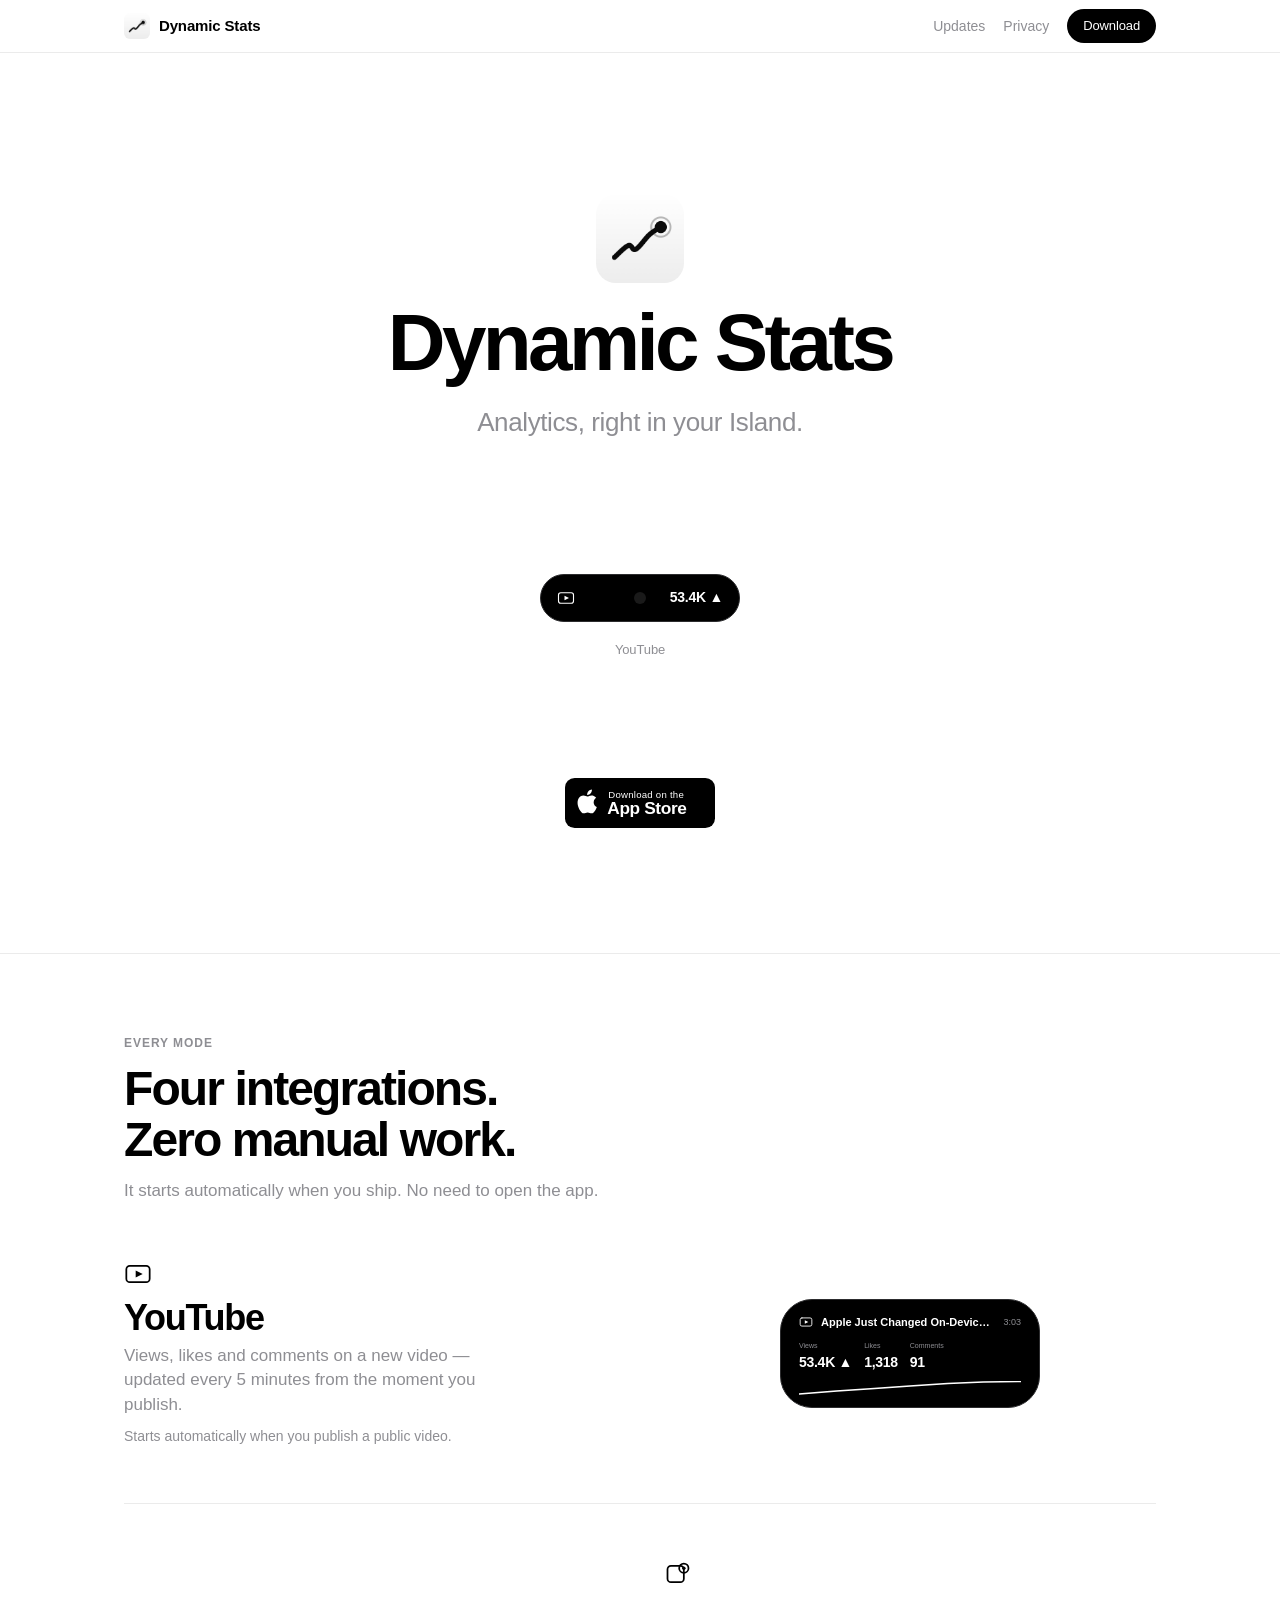
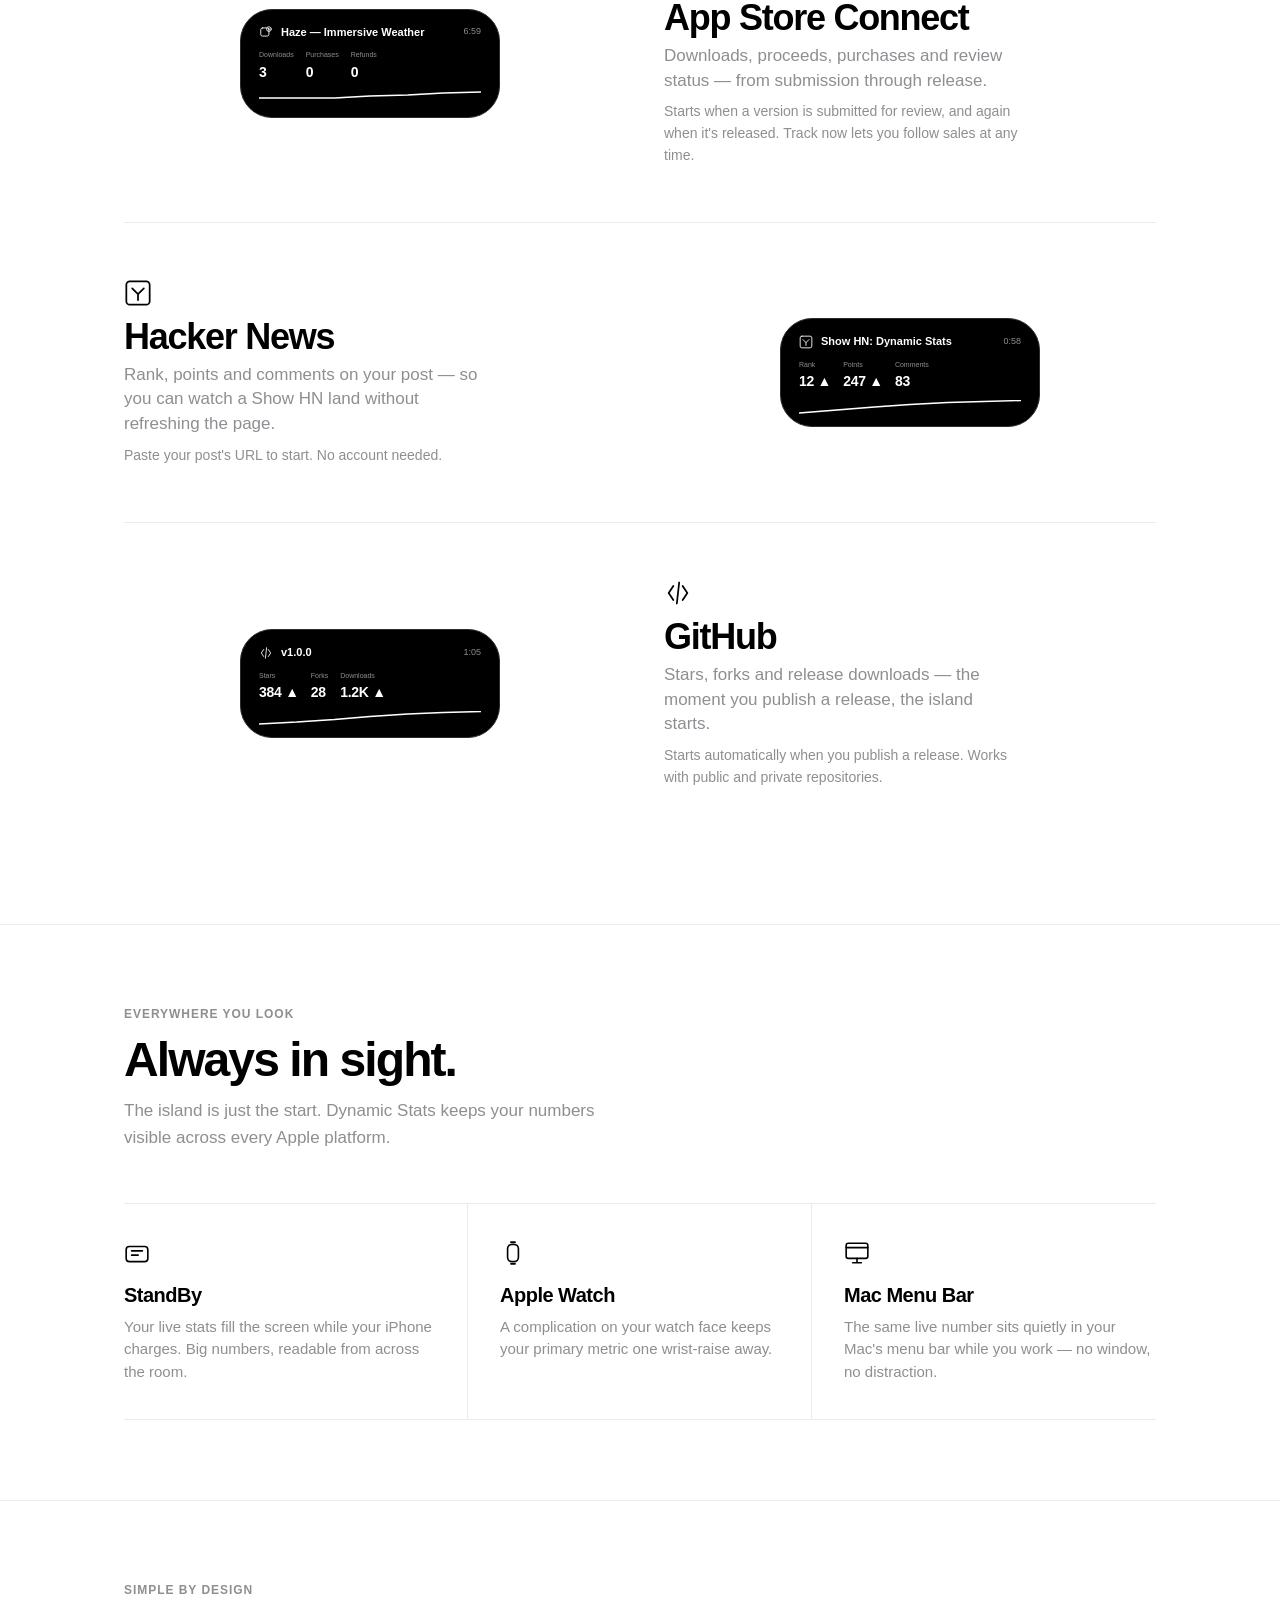
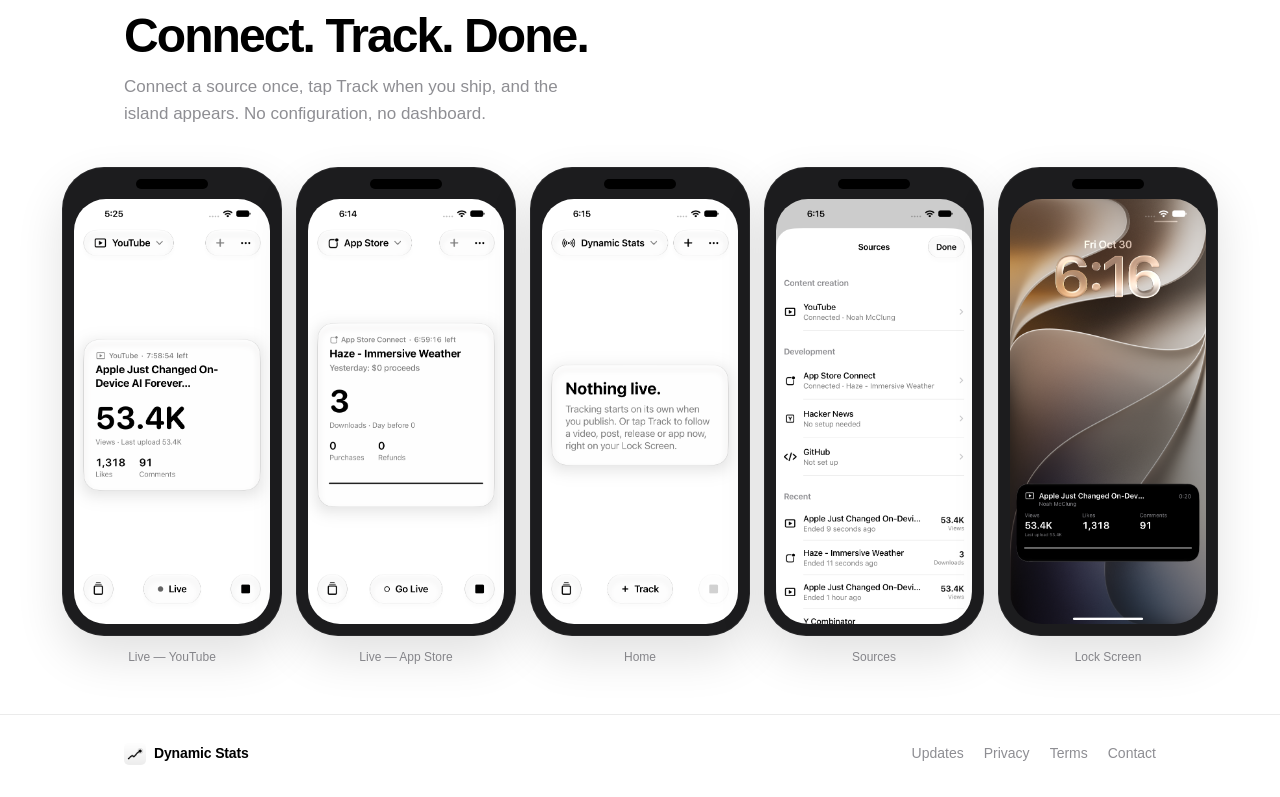
==== index.html @ cf6f5463 "Initial release: Dynamic Stats landing page Home page with animated Dynamic Island, four integration" ====
<!DOCTYPE html>
<html lang="en">
<head>
  <meta charset="UTF-8">
  <meta name="viewport" content="width=device-width, initial-scale=1">
  <title>Dynamic Stats — Analytics, right in your Island</title>
  <meta name="description" content="Dynamic Stats shows live analytics from YouTube, App Store Connect, Hacker News and GitHub directly in your iPhone's Dynamic Island.">

  <!-- Open Graph -->
  <meta property="og:type"        content="website">
  <meta property="og:title"       content="Dynamic Stats — Analytics, right in your Island">
  <meta property="og:description" content="Live views, likes, downloads and stars in your Dynamic Island. Four integrations. Zero distraction.">
  <meta property="og:image"       content="assets/app-icon.png">
  <meta name="twitter:card"       content="summary">

  <!-- Icons -->
  <link rel="icon"             type="image/png" href="assets/app-icon.png">
  <link rel="apple-touch-icon"                  href="assets/app-icon.png">

  <link rel="stylesheet" href="style.css">
  <script src="config.js"></script>
</head>
<body>

<!-- ═══════════════════════ NAV ═══════════════════════ -->
<nav class="nav" aria-label="Site navigation">
  <div class="nav-inner">
    <a href="index.html" class="nav-brand">
      <img src="assets/app-icon.png" alt="">
      Dynamic Stats
    </a>
    <div class="nav-links">
      <span class="nav-page-links" style="display:contents;">
        <a href="updates.html">Updates</a>
        <a href="privacy.html">Privacy</a>
      </span>
      <a href="#" class="nav-download" id="nav-app-store-link" aria-label="Download on the App Store">Download</a>
    </div>
  </div>
</nav>

<!-- ═══════════════════════ HERO ═══════════════════════ -->
<section class="hero" aria-label="Hero">

  <div class="hero__identity">
    <img src="assets/app-icon.png" alt="Dynamic Stats app icon" class="hero__icon">
    <h1 class="hero__title">Dynamic Stats</h1>
    <p class="hero__tagline">Analytics, right in your Island.</p>
  </div>

  <!-- Animated Dynamic Island -->
  <div class="island-stage" aria-hidden="true">
    <div class="island" id="island" role="presentation">

      <!-- Compact state -->
      <div class="island__compact">
        <span class="island__compact-icon" id="island-compact-icon"></span>
        <span class="island__compact-value" id="island-compact-value"></span>
      </div>

      <!-- Expanded state -->
      <div class="island__expanded">
        <div class="island__top">
          <span class="island__top-icon" id="island-exp-icon"></span>
          <div class="island__center">
            <div class="island__center-title" id="island-title"></div>
            <div class="island__center-sub"   id="island-sub"></div>
          </div>
          <span class="island__timer" id="island-timer"></span>
        </div>
        <div class="island__metrics" id="island-metrics"></div>
        <div class="island__sparkline" id="island-sparkline"></div>
      </div>

    </div>
    <p class="island-label" id="island-label" aria-live="polite"></p>
  </div>

  <div class="badge-wrap">
    <a id="app-store-link" href="#" aria-label="Download Dynamic Stats on the App Store">
      <img src="assets/app-store-badge.svg" alt="Download on the App Store" width="156" height="52">
    </a>
  </div>

</section>

<!-- ═══════════════════════ MODES ═══════════════════════ -->
<section class="section" aria-labelledby="modes-heading">
  <div class="wrap">
    <p class="section-eyebrow reveal">Every mode</p>
    <h2 class="section-heading reveal" id="modes-heading">Four integrations.<br>Zero manual work.</h2>
    <p class="section-sub reveal">It starts automatically when you ship. No need to open the app.</p>

    <div class="modes-list">

      <!-- YouTube -->
      <div class="mode-row reveal">
        <div class="mode-info">
          <div class="mode-icon-wrap">
            <svg viewBox="0 0 24 24" fill="none" stroke="currentColor" stroke-width="1.5" stroke-linecap="round" stroke-linejoin="round" aria-hidden="true"><rect x="2" y="5" width="20" height="14" rx="3"/><polygon points="10,9 16,12 10,15" fill="currentColor" stroke="none"/></svg>
          </div>
          <h3 class="mode-name">YouTube</h3>
          <p class="mode-tagline">Views, likes and comments on a new video — updated every 5 minutes from the moment you publish.</p>
          <p class="mode-how">Starts automatically when you publish a public video.</p>
        </div>
        <div class="mode-visual">
          <div class="island-static" aria-hidden="true">
            <div class="island-static__top">
              <span class="island-static__icon"><svg viewBox="0 0 24 24" fill="none" stroke="currentColor" stroke-width="1.5" stroke-linecap="round" stroke-linejoin="round"><rect x="2" y="5" width="20" height="14" rx="3"/><polygon points="10,9 16,12 10,15" fill="currentColor" stroke="none"/></svg></span>
              <span class="island-static__title">Apple Just Changed On-Device AI…</span>
              <span class="island-static__timer">3:03</span>
            </div>
            <div class="island-static__metrics">
              <div class="island-static__metric"><span class="island-static__label">Views</span><span class="island-static__value">53.4K ▲</span></div>
              <div class="island-static__metric"><span class="island-static__label">Likes</span><span class="island-static__value">1,318</span></div>
              <div class="island-static__metric"><span class="island-static__label">Comments</span><span class="island-static__value">91</span></div>
            </div>
            <div class="island-static__sparkline"><svg viewBox="0 0 100 14" preserveAspectRatio="none"><polyline points="0,13 17,10 34,7.5 50,5 67,2.5 83,1 100,0.5"/></svg></div>
          </div>
        </div>
      </div>

      <!-- App Store Connect -->
      <div class="mode-row mode-row--flip reveal">
        <div class="mode-info">
          <div class="mode-icon-wrap">
            <svg viewBox="0 0 24 24" fill="none" stroke="currentColor" stroke-width="1.5" stroke-linecap="round" stroke-linejoin="round" aria-hidden="true"><rect x="3" y="5" width="14" height="14" rx="3"/><circle cx="17" cy="7" r="4" fill="none"/><circle cx="17" cy="7" r="1.5" fill="currentColor" stroke="none"/></svg>
          </div>
          <h3 class="mode-name">App Store Connect</h3>
          <p class="mode-tagline">Downloads, proceeds, purchases and review status — from submission through release.</p>
          <p class="mode-how">Starts when a version is submitted for review, and again when it's released. Track now lets you follow sales at any time.</p>
        </div>
        <div class="mode-visual">
          <div class="island-static" aria-hidden="true">
            <div class="island-static__top">
              <span class="island-static__icon"><svg viewBox="0 0 24 24" fill="none" stroke="currentColor" stroke-width="1.5" stroke-linecap="round" stroke-linejoin="round"><rect x="3" y="5" width="14" height="14" rx="3"/><circle cx="17" cy="7" r="4" fill="none"/><circle cx="17" cy="7" r="1.5" fill="currentColor" stroke="none"/></svg></span>
              <span class="island-static__title">Haze — Immersive Weather</span>
              <span class="island-static__timer">6:59</span>
            </div>
            <div class="island-static__metrics">
              <div class="island-static__metric"><span class="island-static__label">Downloads</span><span class="island-static__value">3</span></div>
              <div class="island-static__metric"><span class="island-static__label">Purchases</span><span class="island-static__value">0</span></div>
              <div class="island-static__metric"><span class="island-static__label">Refunds</span><span class="island-static__value">0</span></div>
            </div>
            <div class="island-static__sparkline"><svg viewBox="0 0 100 14" preserveAspectRatio="none"><polyline points="0,7 17,7 34,7 50,5 67,4 83,2 100,1"/></svg></div>
          </div>
        </div>
      </div>

      <!-- Hacker News -->
      <div class="mode-row reveal">
        <div class="mode-info">
          <div class="mode-icon-wrap">
            <svg viewBox="0 0 24 24" fill="none" stroke="currentColor" stroke-width="1.5" stroke-linecap="round" stroke-linejoin="round" aria-hidden="true"><rect x="2" y="2" width="20" height="20" rx="3"/><path d="M7 8l5 5 5-5M12 13v5" stroke-linecap="round" stroke-linejoin="round"/></svg>
          </div>
          <h3 class="mode-name">Hacker News</h3>
          <p class="mode-tagline">Rank, points and comments on your post — so you can watch a Show HN land without refreshing the page.</p>
          <p class="mode-how">Paste your post's URL to start. No account needed.</p>
        </div>
        <div class="mode-visual">
          <div class="island-static" aria-hidden="true">
            <div class="island-static__top">
              <span class="island-static__icon"><svg viewBox="0 0 24 24" fill="none" stroke="currentColor" stroke-width="1.5" stroke-linecap="round" stroke-linejoin="round"><rect x="2" y="2" width="20" height="20" rx="3"/><path d="M7 8l5 5 5-5M12 13v5" stroke-linecap="round" stroke-linejoin="round"/></svg></span>
              <span class="island-static__title">Show HN: Dynamic Stats</span>
              <span class="island-static__timer">0:58</span>
            </div>
            <div class="island-static__metrics">
              <div class="island-static__metric"><span class="island-static__label">Rank</span><span class="island-static__value">12 ▲</span></div>
              <div class="island-static__metric"><span class="island-static__label">Points</span><span class="island-static__value">247 ▲</span></div>
              <div class="island-static__metric"><span class="island-static__label">Comments</span><span class="island-static__value">83</span></div>
            </div>
            <div class="island-static__sparkline"><svg viewBox="0 0 100 14" preserveAspectRatio="none"><polyline points="0,13 17,10 34,7 50,4.5 67,2.5 83,1.5 100,0.5"/></svg></div>
          </div>
        </div>
      </div>

      <!-- GitHub -->
      <div class="mode-row mode-row--flip reveal">
        <div class="mode-info">
          <div class="mode-icon-wrap">
            <svg viewBox="0 0 24 24" fill="none" stroke="currentColor" stroke-width="1.5" stroke-linecap="round" stroke-linejoin="round" aria-hidden="true"><path d="M8 6L4 12l4 6"/><path d="M16 6l4 6-4 6"/><path d="M13 3l-2 18"/></svg>
          </div>
          <h3 class="mode-name">GitHub</h3>
          <p class="mode-tagline">Stars, forks and release downloads — the moment you publish a release, the island starts.</p>
          <p class="mode-how">Starts automatically when you publish a release. Works with public and private repositories.</p>
        </div>
        <div class="mode-visual">
          <div class="island-static" aria-hidden="true">
            <div class="island-static__top">
              <span class="island-static__icon"><svg viewBox="0 0 24 24" fill="none" stroke="currentColor" stroke-width="1.5" stroke-linecap="round" stroke-linejoin="round"><path d="M8 6L4 12l4 6"/><path d="M16 6l4 6-4 6"/><path d="M13 3l-2 18"/></svg></span>
              <span class="island-static__title">v1.0.0</span>
              <span class="island-static__timer">1:05</span>
            </div>
            <div class="island-static__metrics">
              <div class="island-static__metric"><span class="island-static__label">Stars</span><span class="island-static__value">384 ▲</span></div>
              <div class="island-static__metric"><span class="island-static__label">Forks</span><span class="island-static__value">28</span></div>
              <div class="island-static__metric"><span class="island-static__label">Downloads</span><span class="island-static__value">1.2K ▲</span></div>
            </div>
            <div class="island-static__sparkline"><svg viewBox="0 0 100 14" preserveAspectRatio="none"><polyline points="0,13 17,11 34,8.5 50,5.5 67,3 83,1.5 100,0.5"/></svg></div>
          </div>
        </div>
      </div>

    </div>
  </div>
</section>

<!-- ═══════════════════════ FEATURES ═══════════════════════ -->
<section class="section" aria-labelledby="features-heading">
  <div class="wrap">
    <p class="section-eyebrow reveal">Everywhere you look</p>
    <h2 class="section-heading reveal" id="features-heading">Always in sight.</h2>
    <p class="section-sub reveal">The island is just the start. Dynamic Stats keeps your numbers visible across every Apple platform.</p>

    <div class="features-grid stagger">

      <div class="feature">
        <div class="feature__icon" aria-hidden="true">
          <svg viewBox="0 0 24 24" fill="none" stroke="currentColor" stroke-width="1.5" stroke-linecap="round" stroke-linejoin="round"><rect x="2" y="6" width="20" height="14" rx="3"/><path d="M7 10h10M7 14h6"/></svg>
        </div>
        <h3 class="feature__name">StandBy</h3>
        <p class="feature__desc">Your live stats fill the screen while your iPhone charges. Big numbers, readable from across the room.</p>
      </div>

      <div class="feature">
        <div class="feature__icon" aria-hidden="true">
          <svg viewBox="0 0 24 24" fill="none" stroke="currentColor" stroke-width="1.5" stroke-linecap="round" stroke-linejoin="round"><rect x="7" y="4" width="10" height="16" rx="4"/><path d="M10 2h4M10 22h4"/></svg>
        </div>
        <h3 class="feature__name">Apple Watch</h3>
        <p class="feature__desc">A complication on your watch face keeps your primary metric one wrist-raise away.</p>
      </div>

      <div class="feature">
        <div class="feature__icon" aria-hidden="true">
          <svg viewBox="0 0 24 24" fill="none" stroke="currentColor" stroke-width="1.5" stroke-linecap="round" stroke-linejoin="round"><rect x="2" y="3" width="20" height="14" rx="2"/><path d="M2 7h20"/><path d="M8 21h8M12 17v4"/></svg>
        </div>
        <h3 class="feature__name">Mac Menu Bar</h3>
        <p class="feature__desc">The same live number sits quietly in your Mac's menu bar while you work — no window, no distraction.</p>
      </div>

    </div>
  </div>
</section>

<!-- ═══════════════════════ SCREENSHOTS ═══════════════════════ -->
<section class="section" aria-labelledby="screenshots-heading" style="padding-bottom: 0;">
  <div class="wrap">
    <p class="section-eyebrow reveal">Simple by design</p>
    <h2 class="section-heading reveal" id="screenshots-heading">Connect. Track. Done.</h2>
    <p class="section-sub reveal">Connect a source once, tap Track when you ship, and the island appears. No configuration, no dashboard.</p>
  </div>

  <div class="screenshots-scroll" aria-label="App screenshots">
    <div class="screenshots-inner" role="list">

      <div class="iphone-wrap" role="listitem">
        <div class="iphone">
          <div class="iphone__notch"></div>
          <div class="iphone__screen">
            <img src="assets/screenshots/youtube.png" alt="YouTube tracking: 53.4K views, 1,318 likes, 91 comments">
          </div>
        </div>
        <p class="iphone-caption">Live — YouTube</p>
      </div>

      <div class="iphone-wrap" role="listitem">
        <div class="iphone">
          <div class="iphone__notch"></div>
          <div class="iphone__screen">
            <img src="assets/screenshots/tracking.png" alt="App Store Connect tracking: 3 downloads, 0 purchases, 0 refunds">
          </div>
        </div>
        <p class="iphone-caption">Live — App Store</p>
      </div>

      <div class="iphone-wrap" role="listitem">
        <div class="iphone">
          <div class="iphone__notch"></div>
          <div class="iphone__screen">
            <img src="assets/screenshots/home.png" alt="App home screen">
          </div>
        </div>
        <p class="iphone-caption">Home</p>
      </div>

      <div class="iphone-wrap" role="listitem">
        <div class="iphone">
          <div class="iphone__notch"></div>
          <div class="iphone__screen">
            <img src="assets/screenshots/sources.png" alt="Sources screen showing connected integrations">
          </div>
        </div>
        <p class="iphone-caption">Sources</p>
      </div>

      <div class="iphone-wrap" role="listitem">
        <div class="iphone">
          <div class="iphone__notch"></div>
          <div class="iphone__screen">
            <img src="assets/screenshots/lock-screen.png" alt="Lock Screen with Live Activity showing 53.4K views">
          </div>
        </div>
        <p class="iphone-caption">Lock Screen</p>
      </div>

    </div>
  </div>
</section>

<!-- ═══════════════════════ FOOTER ═══════════════════════ -->
<footer>
  <div class="wrap footer-inner">
    <span class="footer-brand">
      <img src="assets/app-icon.png" alt="">
      Dynamic Stats
    </span>
    <nav class="footer-links" aria-label="Footer navigation">
      <a href="updates.html">Updates</a>
      <a href="privacy.html">Privacy</a>
      <a href="terms.html">Terms</a>
      <a href="mailto:noah_mcclung@icloud.com">Contact</a>
    </nav>
  </div>
</footer>

<script>
  // ── App Store links ─────────────────────────────────────────
  document.getElementById('app-store-link').href     = APP_STORE_URL;
  document.getElementById('nav-app-store-link').href = APP_STORE_URL;

  // ── Scroll reveal ────────────────────────────────────────────
  const io = new IntersectionObserver((entries) => {
    entries.forEach(e => {
      if (e.isIntersecting) { e.target.classList.add('in-view'); io.unobserve(e.target); }
    });
  }, { threshold: 0.12 });

  document.querySelectorAll('.reveal, .stagger').forEach(el => io.observe(el));

  // ── Dynamic Island animation ─────────────────────────────────
  const ICONS = {
    youtube:    `<svg viewBox="0 0 24 24" fill="none" stroke="currentColor" stroke-width="1.5" stroke-linecap="round" stroke-linejoin="round"><rect x="2" y="5" width="20" height="14" rx="3"/><polygon points="10,9 16,12 10,15" fill="currentColor" stroke="none"/></svg>`,
    appstore:   `<svg viewBox="0 0 24 24" fill="none" stroke="currentColor" stroke-width="1.5" stroke-linecap="round" stroke-linejoin="round"><rect x="3" y="5" width="14" height="14" rx="3"/><circle cx="17" cy="7" r="4" fill="none"/><circle cx="17" cy="7" r="1.5" fill="currentColor" stroke="none"/></svg>`,
    hackernews: `<svg viewBox="0 0 24 24" fill="none" stroke="currentColor" stroke-width="1.5" stroke-linecap="round" stroke-linejoin="round"><rect x="2" y="2" width="20" height="20" rx="3"/><path d="M7 8l5 5 5-5M12 13v5" stroke-linecap="round" stroke-linejoin="round"/></svg>`,
    github:     `<svg viewBox="0 0 24 24" fill="none" stroke="currentColor" stroke-width="1.5" stroke-linecap="round" stroke-linejoin="round"><path d="M8 6L4 12l4 6"/><path d="M16 6l4 6-4 6"/><path d="M13 3l-2 18"/></svg>`,
  };

  const MODES = [
    {
      id: 'youtube', label: 'YouTube',
      title: 'Apple Just Changed On-Device AI…', sub: 'noah', timer: '3:03',
      compactVal: '53.4K ▲',
      metrics: [
        { label: 'Views',    val: 53400, trend: ' ▲' },
        { label: 'Likes',    val: 1318,  trend: ''   },
        { label: 'Comments', val: 91,    trend: ''   },
      ],
      sparkline: [0, 4000, 12000, 24000, 36000, 47000, 53400],
    },
    {
      id: 'appstore', label: 'App Store Connect',
      title: 'Haze — Immersive Weather', sub: 'Sales & downloads', timer: '6:59',
      compactVal: '3',
      metrics: [
        { label: 'Downloads', val: 3, trend: '' },
        { label: 'Purchases', val: 0, trend: '' },
        { label: 'Refunds',   val: 0, trend: '' },
      ],
      sparkline: [0, 0, 0, 1, 2, 3, 3],
    },
    {
      id: 'hackernews', label: 'Hacker News',
      title: 'Show HN: Dynamic Stats', sub: 'news.ycombinator.com', timer: '0:58',
      compactVal: '247 ▲',
      metrics: [
        { label: 'Rank',     val: 12,  trend: ' ▲' },
        { label: 'Points',   val: 247, trend: ' ▲' },
        { label: 'Comments', val: 83,  trend: ''   },
      ],
      sparkline: [0, 40, 90, 150, 200, 230, 247],
    },
    {
      id: 'github', label: 'GitHub',
      title: 'v1.0.0', sub: 'noahmcclung/dynamic-stats', timer: '1:05',
      compactVal: '384 ▲',
      metrics: [
        { label: 'Stars',     val: 384,  trend: ' ▲' },
        { label: 'Forks',     val: 28,   trend: ''   },
        { label: 'Downloads', val: 1200, trend: ' ▲' },
      ],
      sparkline: [0, 50, 120, 220, 300, 355, 384],
    },
  ];

  function fmt(n) {
    if (n >= 10000) return (n / 1000).toFixed(1).replace(/\.0$/, '') + 'K';
    if (n >= 1000)  return (n / 1000).toFixed(1) + 'K';
    return n.toString();
  }

  function sparklineSvg(values) {
    if (!values || values.length < 2) return '';
    const lo = Math.min(...values), hi = Math.max(...values);
    const span = hi - lo || 1;
    const W = 100, H = 12, pad = 1;
    const pts = values.map((v, i) => {
      const x = (i / (values.length - 1)) * W;
      const y = pad + (H - 2 * pad) * (1 - (v - lo) / span);
      return `${x.toFixed(1)},${y.toFixed(1)}`;
    }).join(' ');
    return `<svg viewBox="0 0 ${W} ${H}" preserveAspectRatio="none"><polyline points="${pts}"/></svg>`;
  }

  function countUp(el, target, trend, duration) {
    const start = performance.now();
    function step(now) {
      const t = Math.min((now - start) / duration, 1);
      const ease = 1 - Math.pow(1 - t, 3);
      el.textContent = fmt(Math.round(target * ease)) + trend;
      if (t < 1) requestAnimationFrame(step);
    }
    requestAnimationFrame(step);
  }

  const island     = document.getElementById('island');
  const cIcon      = document.getElementById('island-compact-icon');
  const cVal       = document.getElementById('island-compact-value');
  const eIcon      = document.getElementById('island-exp-icon');
  const eTitle     = document.getElementById('island-title');
  const eSub       = document.getElementById('island-sub');
  const eTimer     = document.getElementById('island-timer');
  const eMetrics   = document.getElementById('island-metrics');
  const eSparkline = document.getElementById('island-sparkline');
  const labelEl    = document.getElementById('island-label');

  let modeIdx = 0;
  const reducedMotion = window.matchMedia('(prefers-reduced-motion: reduce)').matches;

  function setCompact(mode) {
    cIcon.innerHTML  = ICONS[mode.id];
    cVal.textContent = mode.compactVal;
  }

  function setExpanded(mode) {
    eIcon.innerHTML    = ICONS[mode.id];
    eTitle.textContent = mode.title;
    eSub.textContent   = mode.sub;
    eTimer.textContent = mode.timer;
    eMetrics.innerHTML = mode.metrics.map(m =>
      `<div class="island__metric">
         <div class="island__metric-label">${m.label}</div>
         <div class="island__metric-value" data-target="${m.val}" data-trend="${m.trend}">${fmt(m.val)}${m.trend}</div>
       </div>`
    ).join('');
    eSparkline.innerHTML = sparklineSvg(mode.sparkline);
  }

  function runCycle() {
    if (reducedMotion) {
      const mode = MODES[0];
      setExpanded(mode);
      labelEl.textContent = mode.label;
      island.classList.add('is-expanded');
      return;
    }

    const mode = MODES[modeIdx];
    island.classList.remove('is-expanded');
    setCompact(mode);
    labelEl.textContent = mode.label;

    setTimeout(() => {
      island.classList.add('is-expanded');
      setExpanded(mode);

      setTimeout(() => {
        island.querySelectorAll('.island__metric-value').forEach(el => {
          countUp(el, parseInt(el.dataset.target, 10), el.dataset.trend, 1400);
        });
      }, 280);

      setTimeout(() => {
        island.classList.remove('is-expanded');
        modeIdx = (modeIdx + 1) % MODES.length;
        setTimeout(runCycle, 650);
      }, 3600);

    }, 2000);
  }

  setTimeout(runCycle, 800);
</script>

</body>
</html>
---- style.css ----
/* ─── Reset ──────────────────────────────────────────────────────────── */
*, *::before, *::after { box-sizing: border-box; margin: 0; padding: 0; }

/* ─── Tokens ─────────────────────────────────────────────────────────── */
:root {
  --black:          #000000;
  --white:          #ffffff;
  --label:          #8E8E93;
  --border:         rgba(0, 0, 0, 0.08);
  --border-strong:  rgba(0, 0, 0, 0.14);
  --island-bg:      #000000;
  --island-border:  #2C2C2E;
  --font:    -apple-system, "SF Pro Display", "SF Pro Text", "Helvetica Neue", sans-serif;
  --mono:    "SF Mono", ui-monospace, "Courier New", monospace;
}

/* ─── Base ───────────────────────────────────────────────────────────── */
html { scroll-behavior: smooth; }

body {
  background: var(--white);
  color: var(--black);
  font-family: var(--font);
  font-size: 17px;
  line-height: 1.5;
  -webkit-font-smoothing: antialiased;
  -moz-osx-font-smoothing: grayscale;
  overflow-x: hidden;
}

img, svg { display: block; }
a  { color: inherit; text-decoration: none; }

/* ─── Layout ─────────────────────────────────────────────────────────── */
.wrap        { max-width: 1080px; margin: 0 auto; padding: 0 24px; }
.wrap--narrow{ max-width:  720px; margin: 0 auto; padding: 0 24px; }

/* ─── Nav ────────────────────────────────────────────────────────────── */
.nav {
  position: sticky;
  top: 0;
  z-index: 100;
  background: rgba(255, 255, 255, 0.88);
  backdrop-filter: blur(20px) saturate(180%);
  -webkit-backdrop-filter: blur(20px) saturate(180%);
  border-bottom: 1px solid var(--border);
}
.nav-inner {
  max-width: 1080px;
  margin: 0 auto;
  padding: 0 24px;
  height: 52px;
  display: flex;
  align-items: center;
  justify-content: space-between;
}
.nav-brand {
  display: flex;
  align-items: center;
  gap: 9px;
  font-size: 15px;
  font-weight: 600;
  letter-spacing: -0.01em;
}
.nav-brand img {
  width: 26px;
  height: 26px;
  border-radius: 6px;
}
.nav-links {
  display: flex;
  align-items: center;
  gap: 18px;
}
.nav-links a {
  font-size: 14px;
  color: var(--label);
  transition: color 0.15s;
}
.nav-links a:hover { color: var(--black); }
.nav-links .nav-download {
  background: var(--black);
  color: var(--white);
  padding: 7px 16px;
  border-radius: 100px;
  font-size: 13px;
  font-weight: 500;
  letter-spacing: -0.01em;
  transition: opacity 0.15s;
}
.nav-links .nav-download:hover { color: var(--white); opacity: 0.72; }
@media (max-width: 520px) {
  .nav-links .nav-page-links { display: none; }
}

/* ─── Hero ───────────────────────────────────────────────────────────── */
.hero {
  min-height: 100svh;
  display: flex;
  flex-direction: column;
  align-items: center;
  justify-content: center;
  padding: 96px 24px 72px;
  text-align: center;
}

.hero__identity {
  display: flex;
  flex-direction: column;
  align-items: center;
  gap: 20px;
}

.hero__icon {
  width: 88px;
  height: 88px;
  border-radius: 20px;
}

.hero__title {
  font-size: clamp(42px, 9vw, 80px);
  font-weight: 700;
  letter-spacing: -0.045em;
  line-height: 1;
}

.hero__tagline {
  font-size: clamp(19px, 3.5vw, 26px);
  color: var(--label);
  font-weight: 400;
  letter-spacing: -0.015em;
}

/* ─── Island stage (hero centerpiece) ───────────────────────────────── */
.island-stage {
  margin-top: 64px;
  display: flex;
  flex-direction: column;
  align-items: center;
  min-height: 220px;
  justify-content: center;
  width: 100%;
}

/* ─── The Dynamic Island ─────────────────────────────────────────────── */
.island {
  position: relative;
  background: var(--island-bg);
  border: 1px solid var(--island-border);
  border-radius: 100px;
  color: #fff;
  overflow: hidden;
  width: 200px;
  height: 48px;
  transition:
    width  0.55s cubic-bezier(0.34, 1.56, 0.64, 1),
    height 0.55s cubic-bezier(0.34, 1.56, 0.64, 1),
    border-radius 0.55s cubic-bezier(0.34, 1.56, 0.64, 1);
  will-change: width, height;
}

.island.is-expanded {
  width: min(380px, calc(100vw - 48px));
  height: 158px;
  border-radius: 44px;
}

/* Camera dot */
.island::before {
  content: "";
  position: absolute;
  top: 50%;
  left: 50%;
  transform: translate(-50%, -50%);
  width: 12px;
  height: 12px;
  background: #1a1a1a;
  border-radius: 50%;
  z-index: 10;
  pointer-events: none;
  transition: opacity 0.25s;
}
.island.is-expanded::before { opacity: 0; }

/* ── Compact layer ── */
.island__compact {
  position: absolute;
  inset: 0;
  display: flex;
  align-items: center;
  justify-content: space-between;
  padding: 0 16px;
  opacity: 1;
  transition: opacity 0.15s;
  pointer-events: auto;
}
.island.is-expanded .island__compact {
  opacity: 0;
  pointer-events: none;
}

.island__compact-icon {
  display: flex;
  align-items: center;
  flex-shrink: 0;
}
.island__compact-icon svg { width: 18px; height: 18px; color: #fff; }

.island__compact-value {
  font-size: 14px;
  font-weight: 600;
  font-variant-numeric: tabular-nums;
  letter-spacing: -0.02em;
  color: #fff;
}

/* ── Expanded layer ── */
.island__expanded {
  position: absolute;
  inset: 0;
  display: flex;
  flex-direction: column;
  padding: 14px 20px 12px;
  opacity: 0;
  transition: opacity 0.2s 0.18s;
  pointer-events: none;
}
.island.is-expanded .island__expanded {
  opacity: 1;
  pointer-events: auto;
}

.island__top {
  display: flex;
  align-items: center;
  justify-content: space-between;
  margin-bottom: 10px;
  flex-shrink: 0;
}

.island__top-icon svg  { width: 17px; height: 17px; color: #fff; flex-shrink: 0; }

.island__center {
  flex: 1;
  min-width: 0;
  text-align: center;
  padding: 0 6px;
}
.island__center-title {
  font-size: 12px;
  font-weight: 600;
  color: #fff;
  white-space: nowrap;
  overflow: hidden;
  text-overflow: ellipsis;
  line-height: 1.25;
}
.island__center-sub {
  font-size: 9px;
  color: #8E8E93;
  white-space: nowrap;
  overflow: hidden;
  text-overflow: ellipsis;
  margin-top: 1px;
}

.island__timer {
  font-size: 10px;
  font-weight: 500;
  color: #8E8E93;
  font-variant-numeric: tabular-nums;
  white-space: nowrap;
  flex-shrink: 0;
}

.island__metrics {
  display: flex;
  padding: 0 4px;
  flex-shrink: 0;
  gap: 2px;
}

.island__metric {
  flex: 1;
  min-width: 0;
}
.island__metric-label {
  font-size: 8px;
  color: #8E8E93;
  white-space: nowrap;
  overflow: hidden;
  text-overflow: ellipsis;
}
.island__metric-value {
  font-size: 16px;
  font-weight: 600;
  color: #fff;
  font-variant-numeric: tabular-nums;
  letter-spacing: -0.02em;
  white-space: nowrap;
  line-height: 1.15;
}

.island__sparkline {
  margin-top: 8px;
  padding: 0 4px;
  flex-shrink: 0;
  height: 18px;
}
.island__sparkline svg {
  width: 100%;
  height: 100%;
  overflow: visible;
}
.island__sparkline polyline {
  fill: none;
  stroke: #fff;
  stroke-width: 1.5;
  stroke-linecap: round;
  stroke-linejoin: round;
}

/* Mode label below island */
.island-label {
  margin-top: 18px;
  font-size: 13px;
  color: var(--label);
  letter-spacing: -0.01em;
  height: 18px;
  transition: opacity 0.3s;
}

@media (max-height: 700px) {
  .hero { padding-top: 56px; padding-bottom: 40px; }
  .island-stage { margin-top: 36px; min-height: 180px; }
  .badge-wrap { margin-top: 32px; }
  .hero__icon { width: 68px; height: 68px; }
  .hero__title { font-size: clamp(36px, 9vw, 72px); }
}

/* ─── App Store badge ────────────────────────────────────────────────── */
.badge-wrap {
  margin-top: 52px;
}
.badge-wrap a {
  display: inline-block;
  transition: opacity 0.15s;
}
.badge-wrap a:hover  { opacity: 0.72; }
.badge-wrap a:active { opacity: 0.5;  }
.badge-wrap img { height: 50px; width: auto; }

/* ─── Section defaults ───────────────────────────────────────────────── */
.section { padding: 80px 0; border-top: 1px solid var(--border); }

.section-eyebrow {
  font-size: 12px;
  font-weight: 600;
  letter-spacing: 0.08em;
  text-transform: uppercase;
  color: var(--label);
  margin-bottom: 12px;
}
.section-heading {
  font-size: clamp(28px, 5vw, 48px);
  font-weight: 700;
  letter-spacing: -0.04em;
  line-height: 1.06;
  margin-bottom: 12px;
}
.section-sub {
  font-size: 17px;
  color: var(--label);
  line-height: 1.55;
  max-width: 480px;
}

/* ─── Scroll reveal ──────────────────────────────────────────────────── */
.reveal {
  opacity: 0;
  transform: translateY(22px);
  transition:
    opacity  0.6s cubic-bezier(0.25, 0, 0, 1),
    transform 0.6s cubic-bezier(0.25, 0, 0, 1);
}
.reveal.in-view { opacity: 1; transform: none; }

.stagger > * {
  opacity: 0;
  transform: translateY(18px);
  transition:
    opacity  0.5s cubic-bezier(0.25, 0, 0, 1),
    transform 0.5s cubic-bezier(0.25, 0, 0, 1);
}
.stagger.in-view > *:nth-child(1) { opacity:1; transform:none; transition-delay:0s;    }
.stagger.in-view > *:nth-child(2) { opacity:1; transform:none; transition-delay:0.07s; }
.stagger.in-view > *:nth-child(3) { opacity:1; transform:none; transition-delay:0.14s; }
.stagger.in-view > *:nth-child(4) { opacity:1; transform:none; transition-delay:0.21s; }
.stagger.in-view > *:nth-child(5) { opacity:1; transform:none; transition-delay:0.28s; }

/* ─── See it live ────────────────────────────────────────────────────── */
.live-grid {
  display: grid;
  grid-template-columns: repeat(2, 1fr);
  gap: 1px;
  margin-top: 40px;
  background: var(--border);
  border-radius: 20px;
  overflow: hidden;
  border: 1px solid var(--border);
}
@media (min-width: 640px) {
  .live-grid { grid-template-columns: repeat(4, 1fr); }
}

.live-cell {
  background: var(--white);
  aspect-ratio: 9 / 18;
  position: relative;
  overflow: hidden;
  display: flex;
  align-items: flex-end;
  padding: 14px;
}
.live-cell video {
  position: absolute;
  inset: 0;
  width: 100%;
  height: 100%;
  object-fit: cover;
}
.live-cell__placeholder {
  position: absolute;
  inset: 0;
  display: flex;
  flex-direction: column;
  align-items: center;
  justify-content: center;
  gap: 10px;
  background: #F2F2F7;
}
.live-cell__placeholder svg { width: 32px; height: 32px; color: #C7C7CC; }
.live-cell__placeholder-text { font-size: 11px; color: #AEAEB2; text-align: center; line-height: 1.4; }

.live-cell__label {
  position: relative;
  z-index: 2;
  font-size: 11px;
  font-weight: 600;
  letter-spacing: 0.04em;
  text-transform: uppercase;
  color: var(--label);
  background: rgba(255,255,255,0.88);
  backdrop-filter: blur(8px);
  -webkit-backdrop-filter: blur(8px);
  padding: 4px 10px;
  border-radius: 100px;
}

/* ─── Modes list ─────────────────────────────────────────────────────── */
.modes-list { margin-top: 56px; }

.mode-row {
  display: grid;
  grid-template-columns: 1fr 1fr;
  gap: 48px;
  align-items: center;
  padding: 56px 0;
  border-top: 1px solid var(--border);
}
.mode-row:first-child { border-top: none; padding-top: 0; }

.mode-row--flip .mode-info  { order: 2; }
.mode-row--flip .mode-visual{ order: 1; }

@media (max-width: 640px) {
  .mode-row { grid-template-columns: 1fr; gap: 28px; }
  .mode-row--flip .mode-info  { order: 1; }
  .mode-row--flip .mode-visual{ order: 2; }
}

.mode-info { display: flex; flex-direction: column; gap: 6px; }

.mode-icon-wrap { color: var(--black); margin-bottom: 4px; }
.mode-icon-wrap svg { width: 28px; height: 28px; }

.mode-name {
  font-size: clamp(24px, 4vw, 36px);
  font-weight: 700;
  letter-spacing: -0.035em;
  line-height: 1.1;
}
.mode-tagline {
  font-size: 17px;
  color: var(--label);
  line-height: 1.45;
  max-width: 360px;
}
.mode-how {
  font-size: 14px;
  color: var(--label);
  line-height: 1.55;
  max-width: 360px;
  margin-top: 2px;
}

/* Static mini island inside mode row */
.mode-visual { display: flex; justify-content: center; }

.island-static {
  background: var(--island-bg);
  border: 1px solid var(--island-border);
  border-radius: 32px;
  color: #fff;
  padding: 14px 18px 12px;
  width: 260px;
  max-width: 100%;
}
.island-static__top {
  display: flex;
  align-items: center;
  gap: 8px;
  margin-bottom: 10px;
}
.island-static__icon svg { width: 14px; height: 14px; color: #fff; }
.island-static__title {
  font-size: 11px;
  font-weight: 600;
  color: #fff;
  flex: 1;
  white-space: nowrap;
  overflow: hidden;
  text-overflow: ellipsis;
}
.island-static__timer { font-size: 9px; color: #8E8E93; font-variant-numeric: tabular-nums; }

.island-static__metrics { display: flex; gap: 12px; margin-bottom: 8px; }
.island-static__metric { display: flex; flex-direction: column; gap: 1px; min-width: 0; }
.island-static__label { font-size: 7px; color: #8E8E93; }
.island-static__value {
  font-size: 14px;
  font-weight: 600;
  color: #fff;
  font-variant-numeric: tabular-nums;
  letter-spacing: -0.02em;
  white-space: nowrap;
}

.island-static__sparkline { height: 14px; }
.island-static__sparkline svg { width: 100%; height: 100%; }
.island-static__sparkline polyline {
  fill: none;
  stroke: #fff;
  stroke-width: 1.5;
  stroke-linecap: round;
  stroke-linejoin: round;
}

/* ─── Features (StandBy etc.) ────────────────────────────────────────── */
.features-grid {
  display: grid;
  grid-template-columns: repeat(3, 1fr);
  gap: 0;
  margin-top: 52px;
  border-top: 1px solid var(--border);
}
@media (max-width: 640px) {
  .features-grid { grid-template-columns: 1fr; }
}

.feature {
  padding: 36px 0;
  border-bottom: 1px solid var(--border);
}
.features-grid .feature:not(:last-child) {
  border-right: 1px solid var(--border);
  padding-right: 32px;
}
.features-grid .feature + .feature { padding-left: 32px; }

@media (max-width: 640px) {
  .features-grid .feature:not(:last-child) { border-right: none; padding-right: 0; }
  .features-grid .feature + .feature { padding-left: 0; }
}

.feature__icon { color: var(--black); margin-bottom: 14px; }
.feature__icon svg { width: 26px; height: 26px; }
.feature__name {
  font-size: 20px;
  font-weight: 700;
  letter-spacing: -0.025em;
  margin-bottom: 6px;
}
.feature__desc {
  font-size: 15px;
  color: var(--label);
  line-height: 1.5;
}

/* ─── Screenshots ────────────────────────────────────────────────────── */
.screenshots-scroll {
  overflow-x: auto;
  padding: 40px 0 48px;
  scrollbar-width: none;
  -webkit-overflow-scrolling: touch;
}
.screenshots-scroll::-webkit-scrollbar { display: none; }

/* Inner flex row — centers when content fits, scrolls from left when it overflows */
.screenshots-inner {
  display: flex;
  gap: 14px;
  width: max-content;
  margin: 0 auto;
  padding: 0 24px;
  scroll-snap-type: x mandatory;
}

.iphone {
  width: 220px;
  background: #1C1C1E;
  border-radius: 42px;
  padding: 12px;
  position: relative;
  box-shadow: 0 0 0 1px rgba(255,255,255,0.06) inset, 0 20px 48px rgba(0,0,0,0.12);
}
.iphone__notch {
  width: 72px;
  height: 10px;
  background: #000;
  border-radius: 100px;
  margin: 0 auto 10px;
}
.iphone__screen {
  background: #000;
  border-radius: 32px;
  aspect-ratio: 393 / 852;
  overflow: hidden;
  display: flex;
  align-items: center;
  justify-content: center;
}
.iphone__screen img { width: 100%; height: 100%; object-fit: cover; }
.iphone__screen-placeholder {
  display: flex;
  flex-direction: column;
  align-items: center;
  gap: 10px;
  padding: 24px;
  text-align: center;
}
.iphone__screen-placeholder svg { width: 28px; height: 28px; color: #3A3A3C; }
.iphone__screen-placeholder p  { font-size: 10px; color: #3A3A3C; line-height: 1.4; }

/* Caption below each iPhone */
.iphone-wrap {
  display: flex;
  flex-direction: column;
  align-items: center;
  flex-shrink: 0;
  scroll-snap-align: start;
}
.iphone-caption {
  margin-top: 12px;
  font-size: 12px;
  color: var(--label);
  text-align: center;
}

/* ─── Footer ─────────────────────────────────────────────────────────── */
footer {
  border-top: 1px solid var(--border);
  padding: 28px 0 32px;
}
.footer-inner {
  display: flex;
  align-items: center;
  justify-content: space-between;
  flex-wrap: wrap;
  gap: 14px;
}
.footer-brand {
  font-size: 14px;
  font-weight: 600;
  letter-spacing: -0.01em;
  display: flex;
  align-items: center;
  gap: 8px;
}
.footer-brand img {
  width: 22px;
  height: 22px;
  border-radius: 5px;
}
.footer-links {
  display: flex;
  gap: 20px;
  flex-wrap: wrap;
}
.footer-links a {
  font-size: 14px;
  color: var(--label);
  transition: color 0.15s;
}
.footer-links a:hover { color: var(--black); }

/* ─── Legal pages ─────────────────────────────────────────────────────── */
.legal-hero { padding: 80px 0 40px; }
.legal-hero__eyebrow {
  font-size: 12px;
  font-weight: 600;
  letter-spacing: 0.08em;
  text-transform: uppercase;
  color: var(--label);
  margin-bottom: 14px;
}
.legal-hero__title {
  font-size: clamp(32px, 6vw, 56px);
  font-weight: 700;
  letter-spacing: -0.04em;
  line-height: 1.05;
  margin-bottom: 10px;
}
.legal-hero__date { font-size: 15px; color: var(--label); }

.legal-content {
  padding: 48px 0 96px;
  border-top: 1px solid var(--border);
}
.legal-content h2 {
  font-size: 22px;
  font-weight: 700;
  letter-spacing: -0.02em;
  margin-top: 44px;
  margin-bottom: 12px;
}
.legal-content h3 {
  font-size: 17px;
  font-weight: 600;
  margin-top: 24px;
  margin-bottom: 8px;
}
.legal-content p {
  font-size: 16px;
  color: #2C2C2E;
  line-height: 1.65;
  margin-bottom: 14px;
}
.legal-content ul, .legal-content ol {
  padding-left: 22px;
  margin-bottom: 14px;
}
.legal-content li {
  font-size: 16px;
  color: #2C2C2E;
  line-height: 1.65;
  margin-bottom: 5px;
}
.legal-content a { text-decoration: underline; text-underline-offset: 2px; }
.legal-content a:hover { opacity: 0.65; }
.legal-content strong { font-weight: 600; color: var(--black); }

.legal-content table {
  width: 100%;
  border-collapse: collapse;
  margin-bottom: 24px;
  font-size: 15px;
}
.legal-content th {
  text-align: left;
  padding: 8px 14px 8px 0;
  border-bottom: 1px solid var(--border-strong);
  font-weight: 600;
  font-size: 12px;
  letter-spacing: 0.05em;
  text-transform: uppercase;
  color: var(--label);
}
.legal-content td {
  padding: 10px 14px 10px 0;
  border-bottom: 1px solid var(--border);
  color: #2C2C2E;
  line-height: 1.55;
  vertical-align: top;
}

/* ─── Updates page ───────────────────────────────────────────────────── */
.updates-list { padding-bottom: 96px; }

.update {
  display: grid;
  grid-template-columns: 112px 1fr;
  gap: 0 32px;
  padding: 44px 0;
  border-top: 1px solid var(--border);
}
@media (max-width: 520px) {
  .update { grid-template-columns: 1fr; gap: 12px; }
}

.update__meta {}
.update__version { font-size: 14px; font-weight: 600; }
.update__date    { font-size: 13px; color: var(--label); margin-top: 2px; }

.update__content h3 {
  font-size: 20px;
  font-weight: 700;
  letter-spacing: -0.025em;
  margin-bottom: 10px;
}
.update__content p {
  font-size: 16px;
  color: #2C2C2E;
  line-height: 1.65;
  margin-bottom: 10px;
}
.update__content ul { padding-left: 20px; }
.update__content li {
  font-size: 16px;
  color: #2C2C2E;
  line-height: 1.65;
  margin-bottom: 4px;
}

/* ─── Prefers-reduced-motion ─────────────────────────────────────────── */
@media (prefers-reduced-motion: reduce) {
  *, *::before, *::after {
    animation-duration: 0.01ms !important;
    animation-iteration-count: 1 !important;
    transition-duration: 0.01ms !important;
    transition-delay: 0ms !important;
  }
  .reveal, .stagger > * { opacity: 1 !important; transform: none !important; }

  /* Keep island in expanded state so it's legible without animation */
  .island {
    width: min(380px, calc(100vw - 48px)) !important;
    height: 158px !important;
    border-radius: 44px !important;
  }
  .island::before       { opacity: 0 !important; }
  .island__compact      { opacity: 0 !important; pointer-events: none !important; }
  .island__expanded     { opacity: 1 !important; }
}
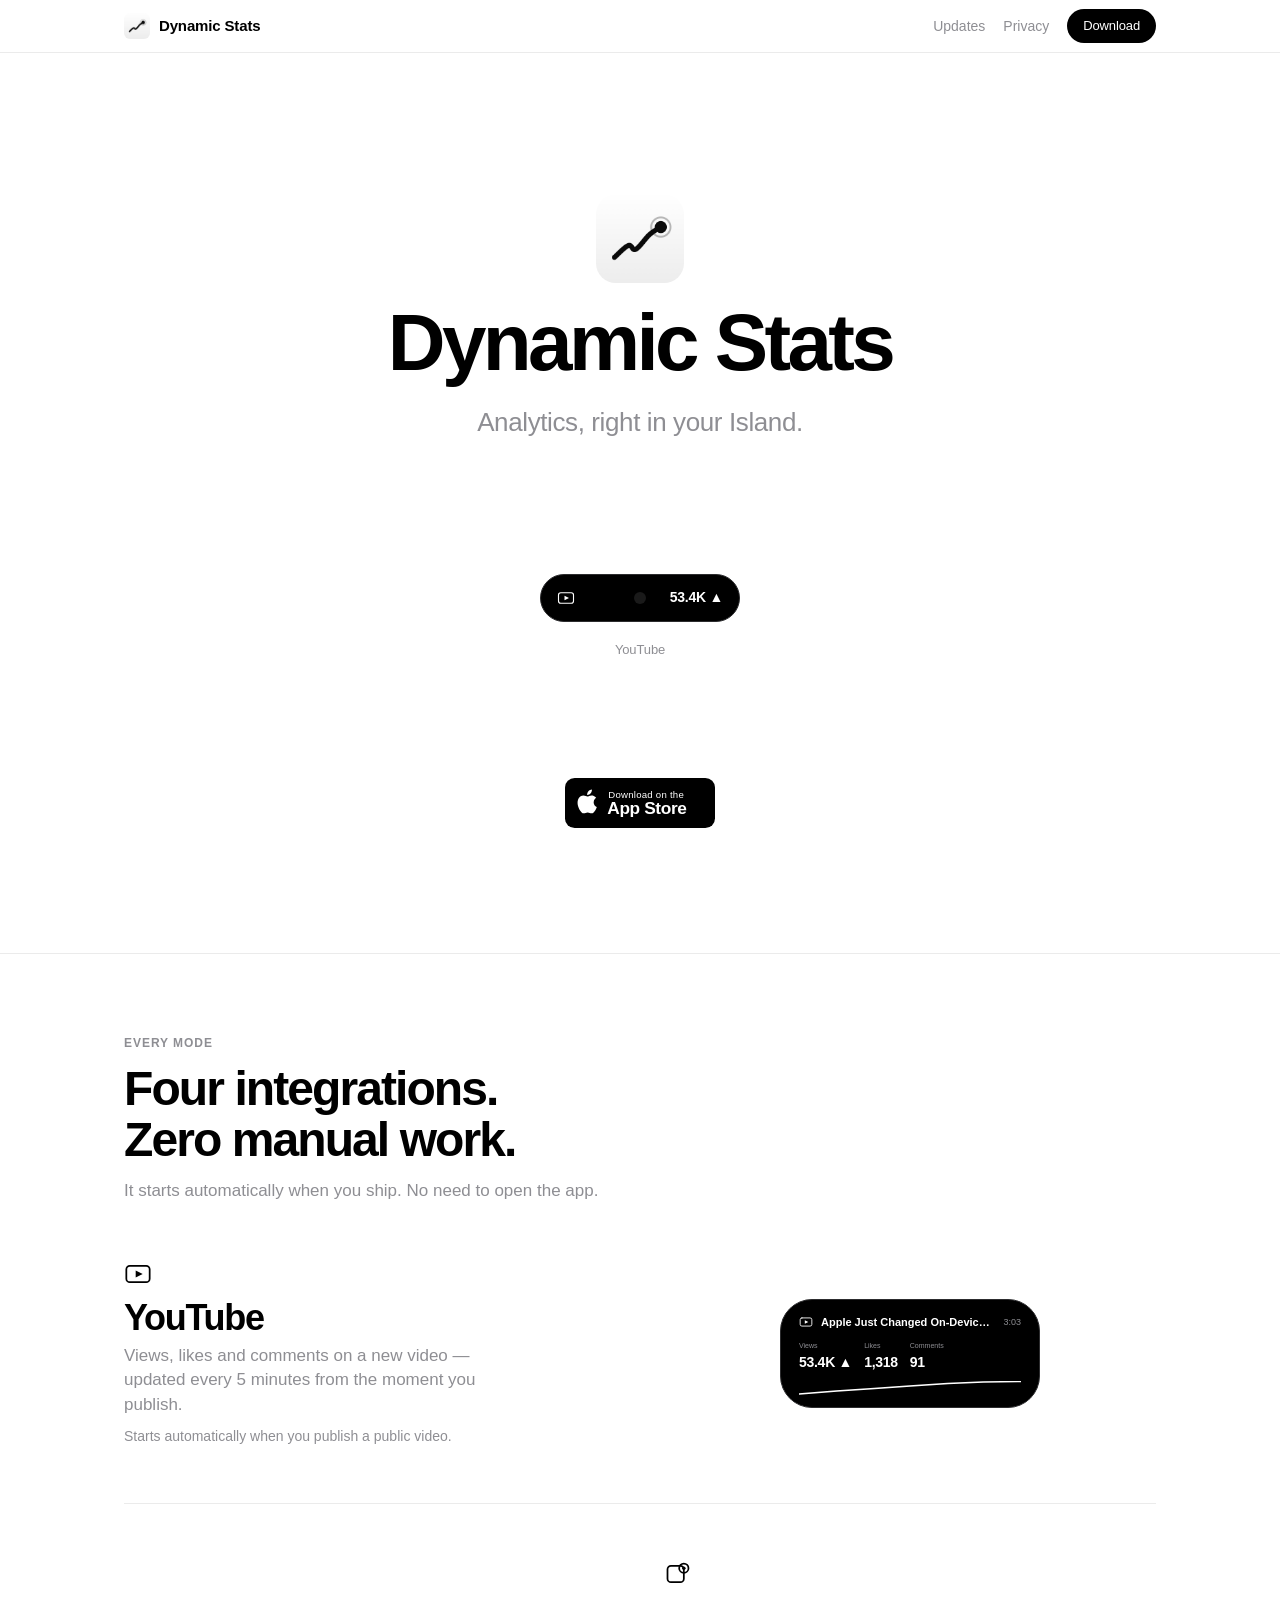
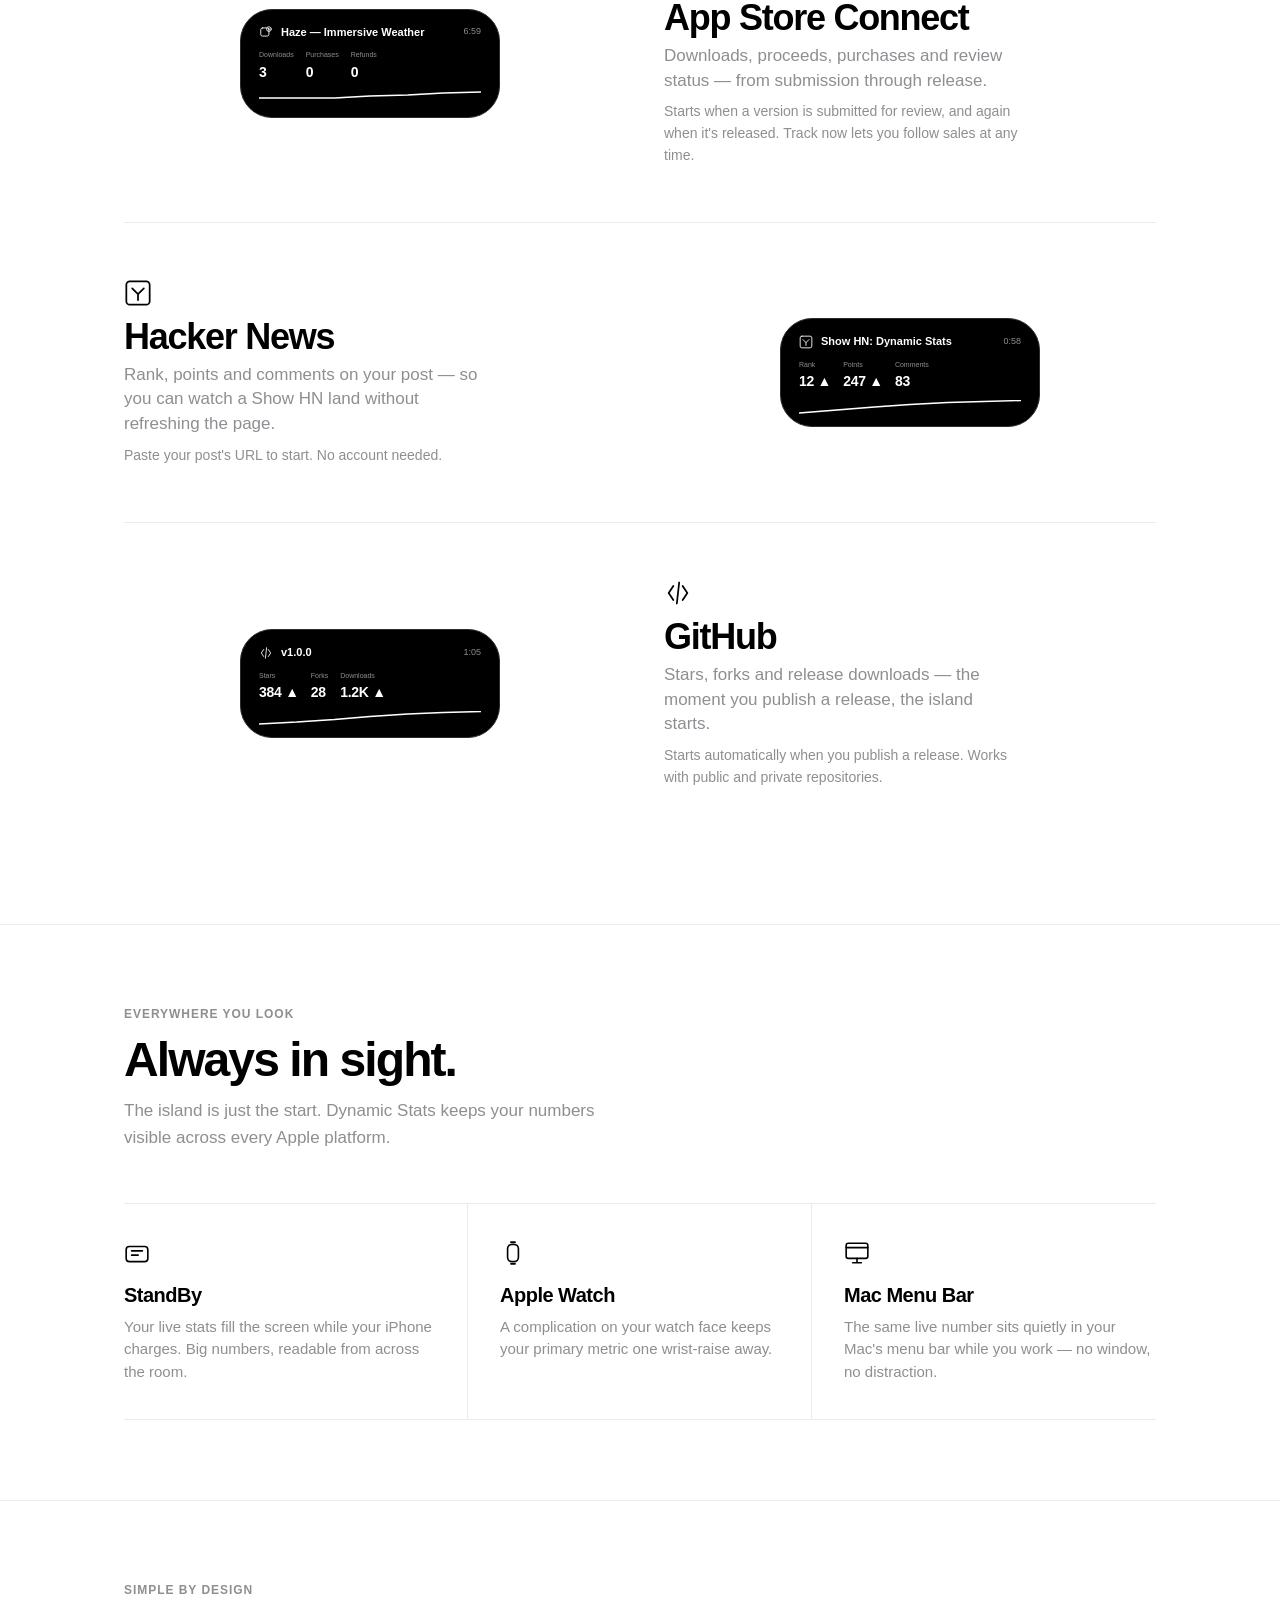
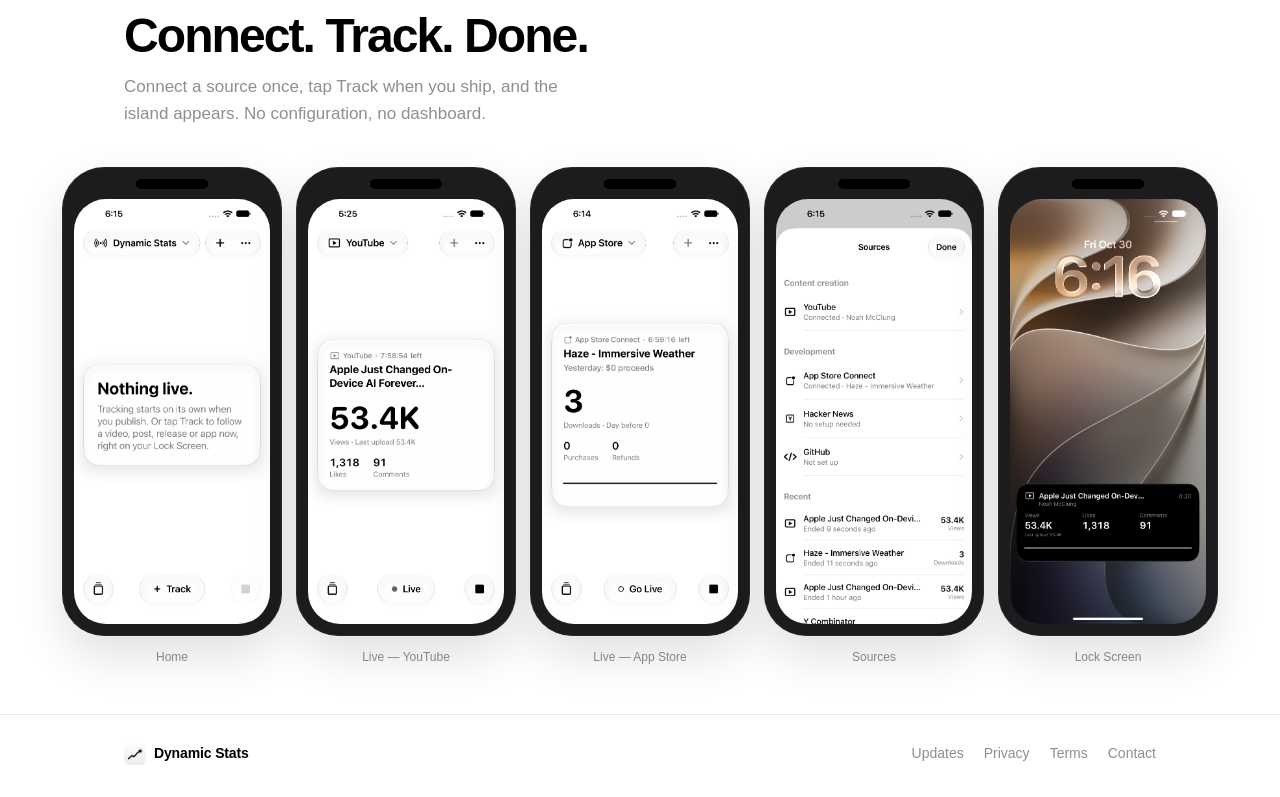
==== commit 3bf8ca65: "Reorder screenshots: Home, YouTube, App Store, Sources, Lock Screen Co-Authored-By: Claude Sonnet 4." ====
--- a/index.html
+++ b/index.html
@@ -257,6 +257,16 @@
         <div class="iphone">
           <div class="iphone__notch"></div>
           <div class="iphone__screen">
+            <img src="assets/screenshots/home.png" alt="App home screen">
+          </div>
+        </div>
+        <p class="iphone-caption">Home</p>
+      </div>
+
+      <div class="iphone-wrap" role="listitem">
+        <div class="iphone">
+          <div class="iphone__notch"></div>
+          <div class="iphone__screen">
             <img src="assets/screenshots/youtube.png" alt="YouTube tracking: 53.4K views, 1,318 likes, 91 comments">
           </div>
         </div>
@@ -271,16 +281,6 @@
           </div>
         </div>
         <p class="iphone-caption">Live — App Store</p>
-      </div>
-
-      <div class="iphone-wrap" role="listitem">
-        <div class="iphone">
-          <div class="iphone__notch"></div>
-          <div class="iphone__screen">
-            <img src="assets/screenshots/home.png" alt="App home screen">
-          </div>
-        </div>
-        <p class="iphone-caption">Home</p>
       </div>
 
       <div class="iphone-wrap" role="listitem">
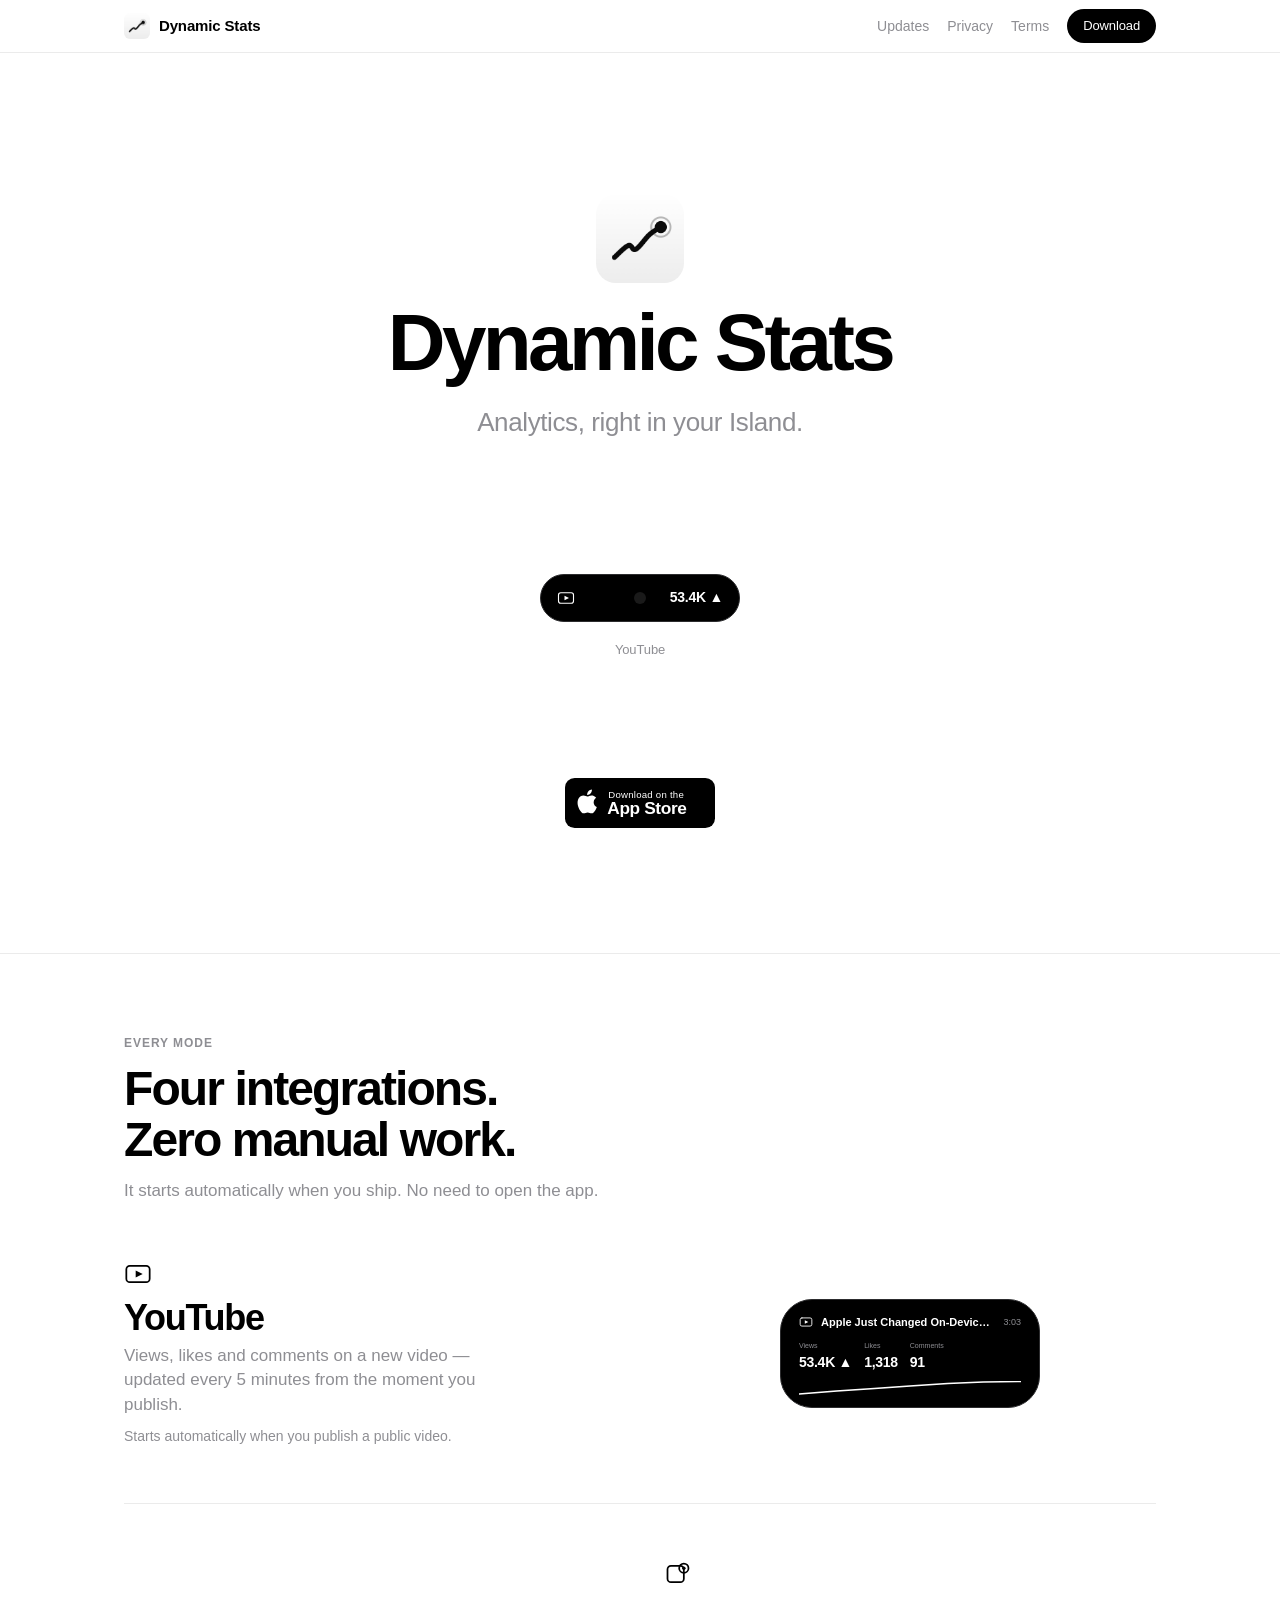
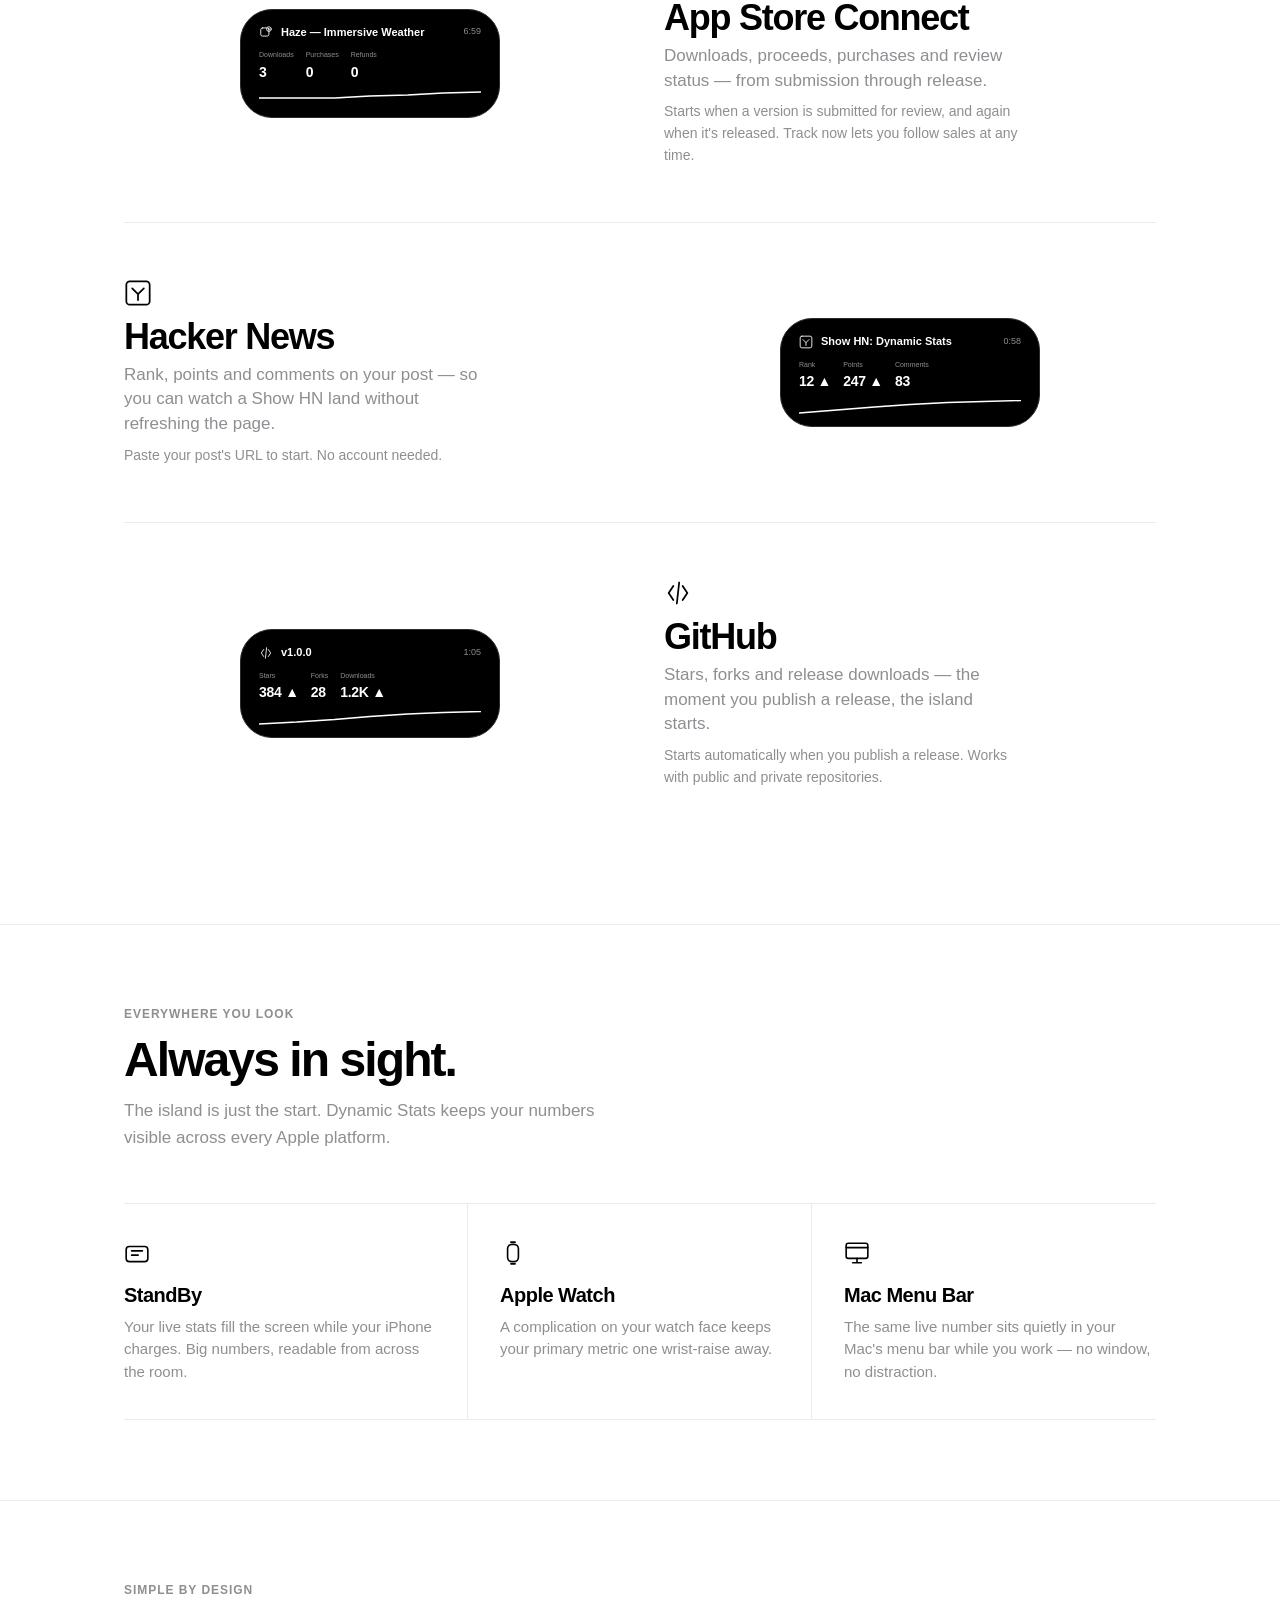
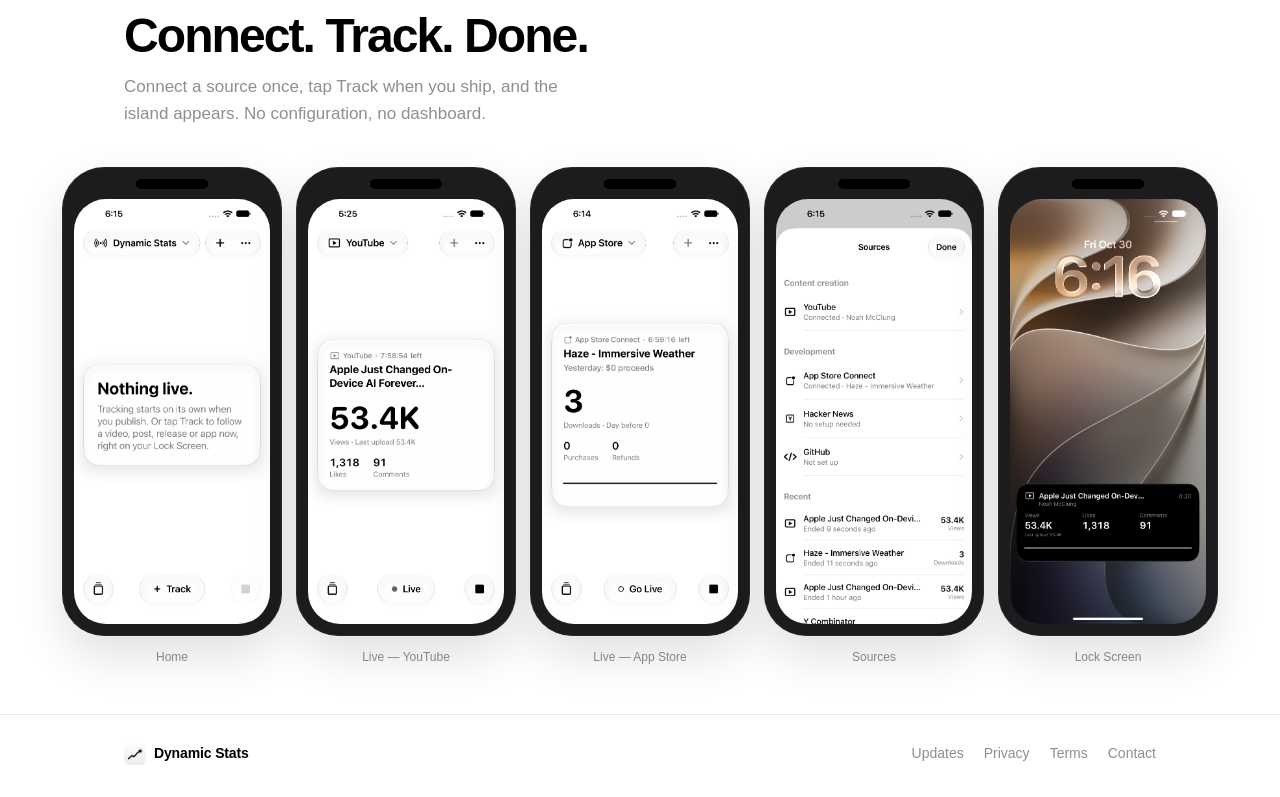
==== commit 44c13f37: "Fix governing state to Nevada; add Terms link to navbar Co-Authored-By: Claude Sonnet 4.6 <noreply@a" ====
--- a/index.html
+++ b/index.html
@@ -33,6 +33,7 @@
       <span class="nav-page-links" style="display:contents;">
         <a href="updates.html">Updates</a>
         <a href="privacy.html">Privacy</a>
+        <a href="terms.html">Terms</a>
       </span>
       <a href="#" class="nav-download" id="nav-app-store-link" aria-label="Download on the App Store">Download</a>
     </div>
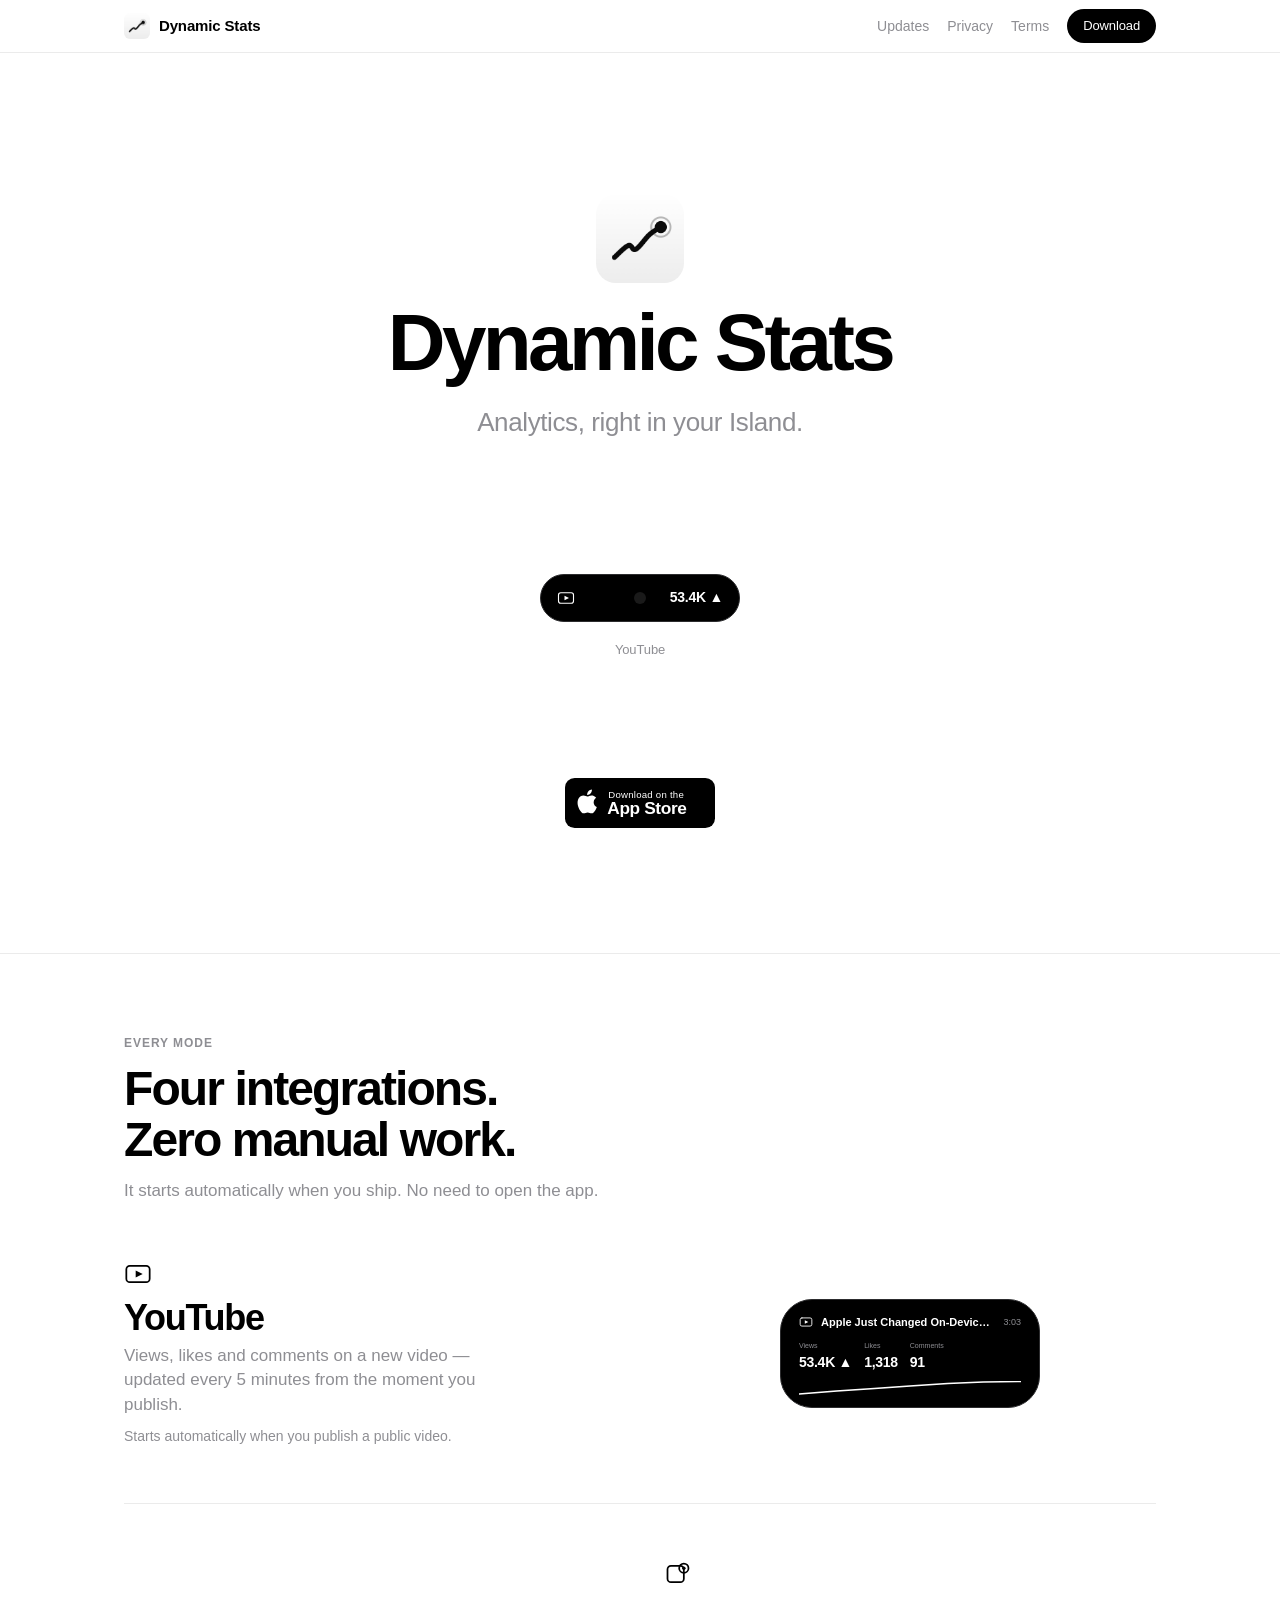
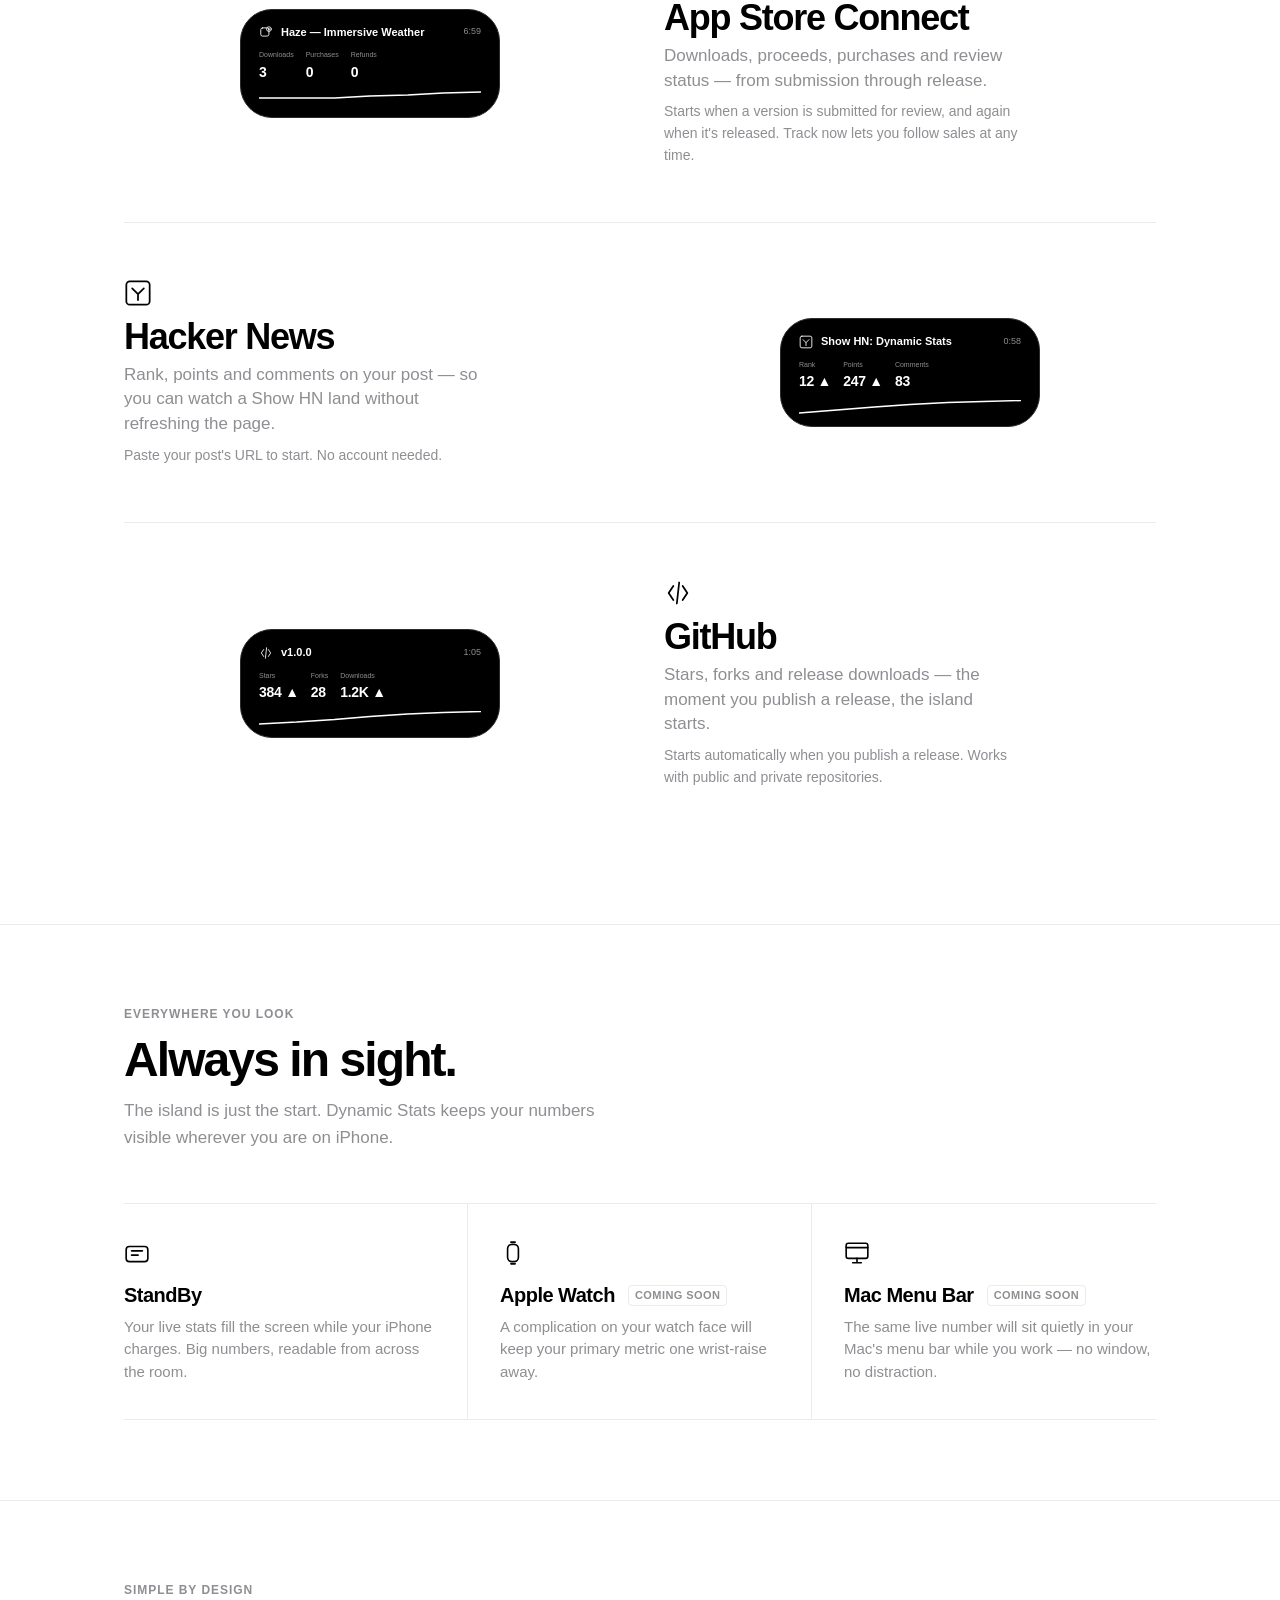
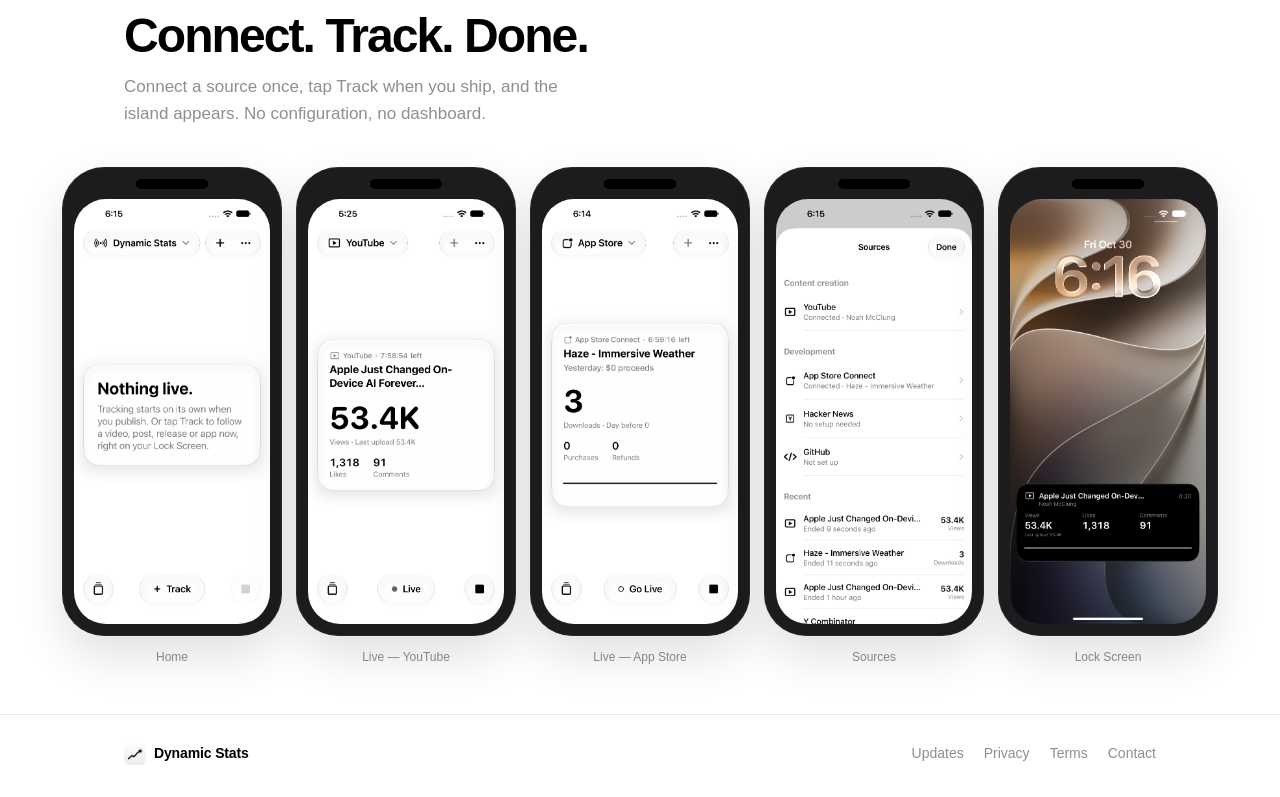
==== commit c2800c1b: "Mark Apple Watch and Mac Menu Bar as Coming Soon; iOS only for now Co-Authored-By: Claude Sonnet 4.6" ====
--- a/index.html
+++ b/index.html
@@ -211,7 +211,7 @@
   <div class="wrap">
     <p class="section-eyebrow reveal">Everywhere you look</p>
     <h2 class="section-heading reveal" id="features-heading">Always in sight.</h2>
-    <p class="section-sub reveal">The island is just the start. Dynamic Stats keeps your numbers visible across every Apple platform.</p>
+    <p class="section-sub reveal">The island is just the start. Dynamic Stats keeps your numbers visible wherever you are on iPhone.</p>
 
     <div class="features-grid stagger">
 
@@ -223,20 +223,20 @@
         <p class="feature__desc">Your live stats fill the screen while your iPhone charges. Big numbers, readable from across the room.</p>
       </div>
 
-      <div class="feature">
+      <div class="feature feature--coming-soon">
         <div class="feature__icon" aria-hidden="true">
           <svg viewBox="0 0 24 24" fill="none" stroke="currentColor" stroke-width="1.5" stroke-linecap="round" stroke-linejoin="round"><rect x="7" y="4" width="10" height="16" rx="4"/><path d="M10 2h4M10 22h4"/></svg>
         </div>
-        <h3 class="feature__name">Apple Watch</h3>
-        <p class="feature__desc">A complication on your watch face keeps your primary metric one wrist-raise away.</p>
-      </div>
-
-      <div class="feature">
+        <h3 class="feature__name">Apple Watch <span class="coming-soon-badge">Coming Soon</span></h3>
+        <p class="feature__desc">A complication on your watch face will keep your primary metric one wrist-raise away.</p>
+      </div>
+
+      <div class="feature feature--coming-soon">
         <div class="feature__icon" aria-hidden="true">
           <svg viewBox="0 0 24 24" fill="none" stroke="currentColor" stroke-width="1.5" stroke-linecap="round" stroke-linejoin="round"><rect x="2" y="3" width="20" height="14" rx="2"/><path d="M2 7h20"/><path d="M8 21h8M12 17v4"/></svg>
         </div>
-        <h3 class="feature__name">Mac Menu Bar</h3>
-        <p class="feature__desc">The same live number sits quietly in your Mac's menu bar while you work — no window, no distraction.</p>
+        <h3 class="feature__name">Mac Menu Bar <span class="coming-soon-badge">Coming Soon</span></h3>
+        <p class="feature__desc">The same live number will sit quietly in your Mac's menu bar while you work — no window, no distraction.</p>
       </div>
 
     </div>
--- a/style.css
+++ b/style.css
@@ -597,6 +597,24 @@
   line-height: 1.5;
 }
 
+.feature--coming-soon { opacity: 0.5; }
+
+.coming-soon-badge {
+  display: inline-block;
+  font-size: 11px;
+  font-weight: 600;
+  letter-spacing: 0.04em;
+  text-transform: uppercase;
+  color: var(--label);
+  border: 1px solid var(--border);
+  border-radius: 4px;
+  padding: 1px 6px;
+  vertical-align: middle;
+  margin-left: 8px;
+  position: relative;
+  top: -1px;
+}
+
 /* ─── Screenshots ────────────────────────────────────────────────────── */
 .screenshots-scroll {
   overflow-x: auto;
